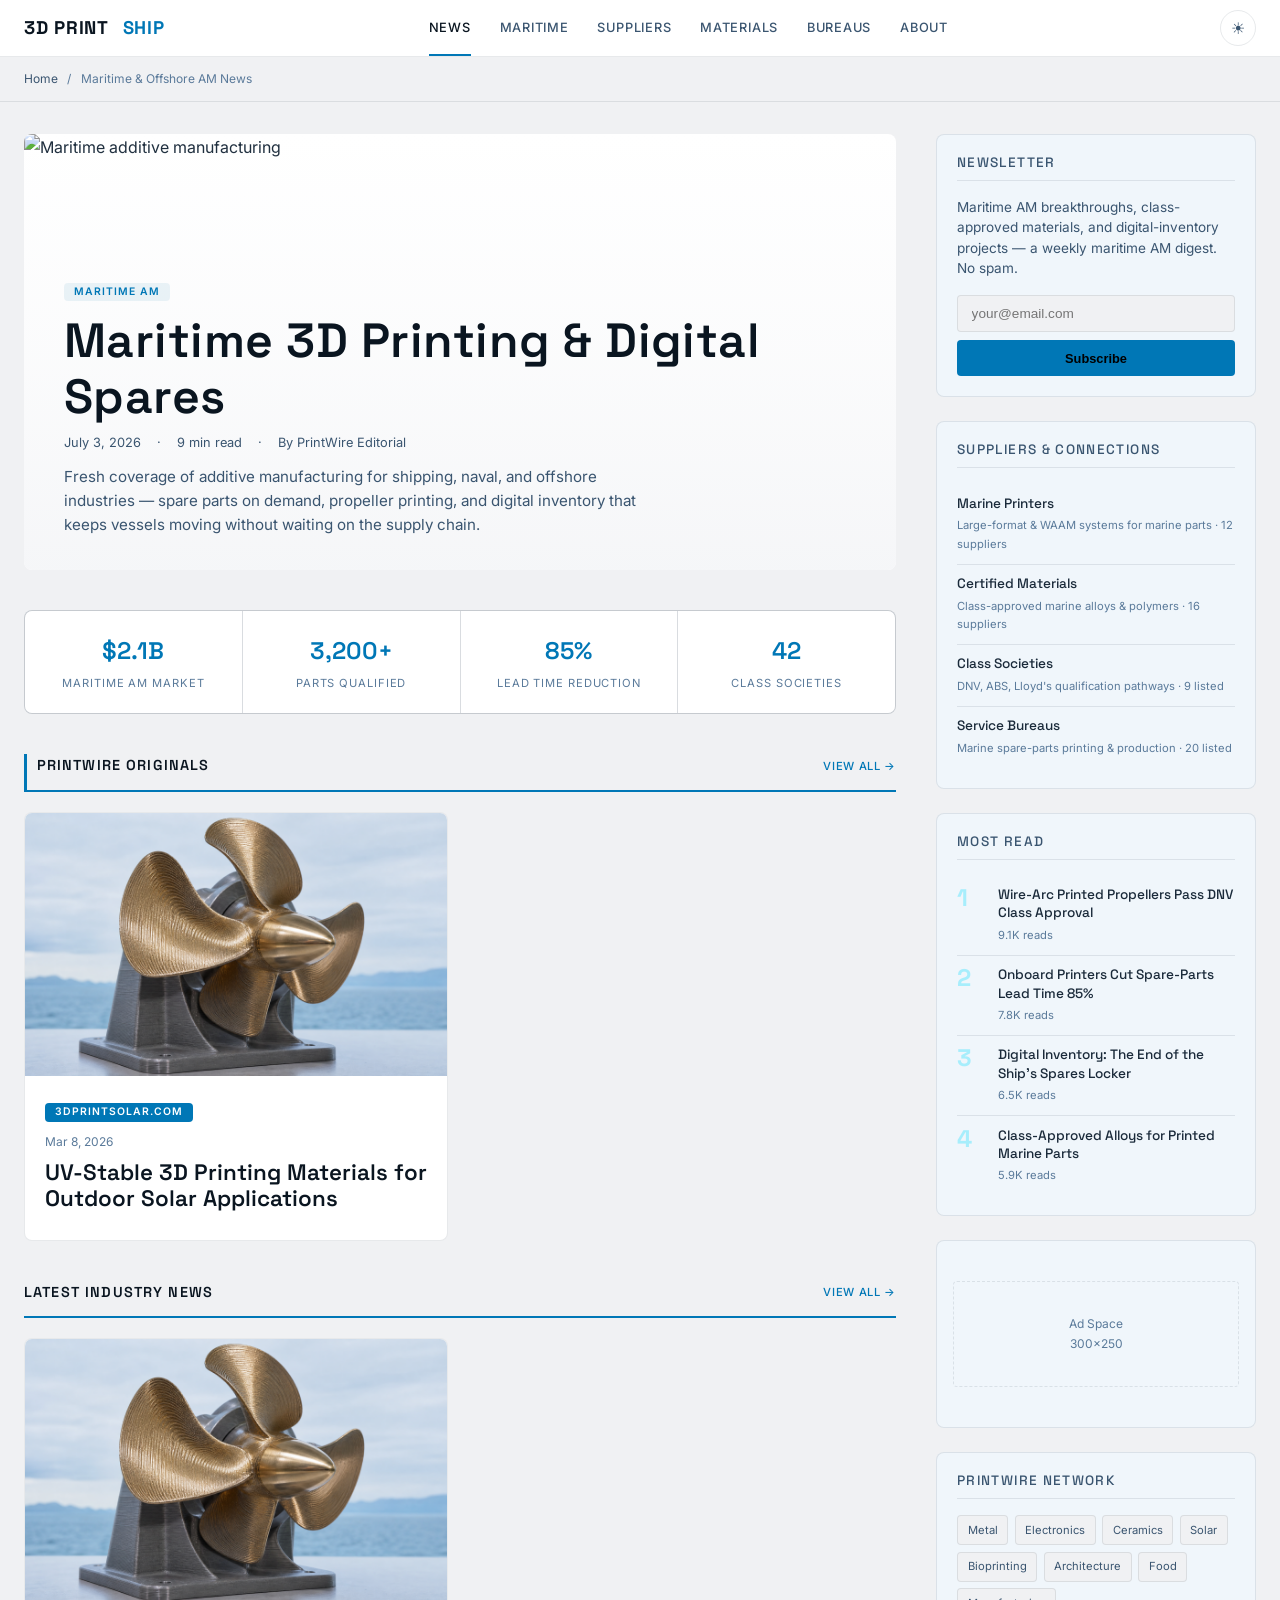
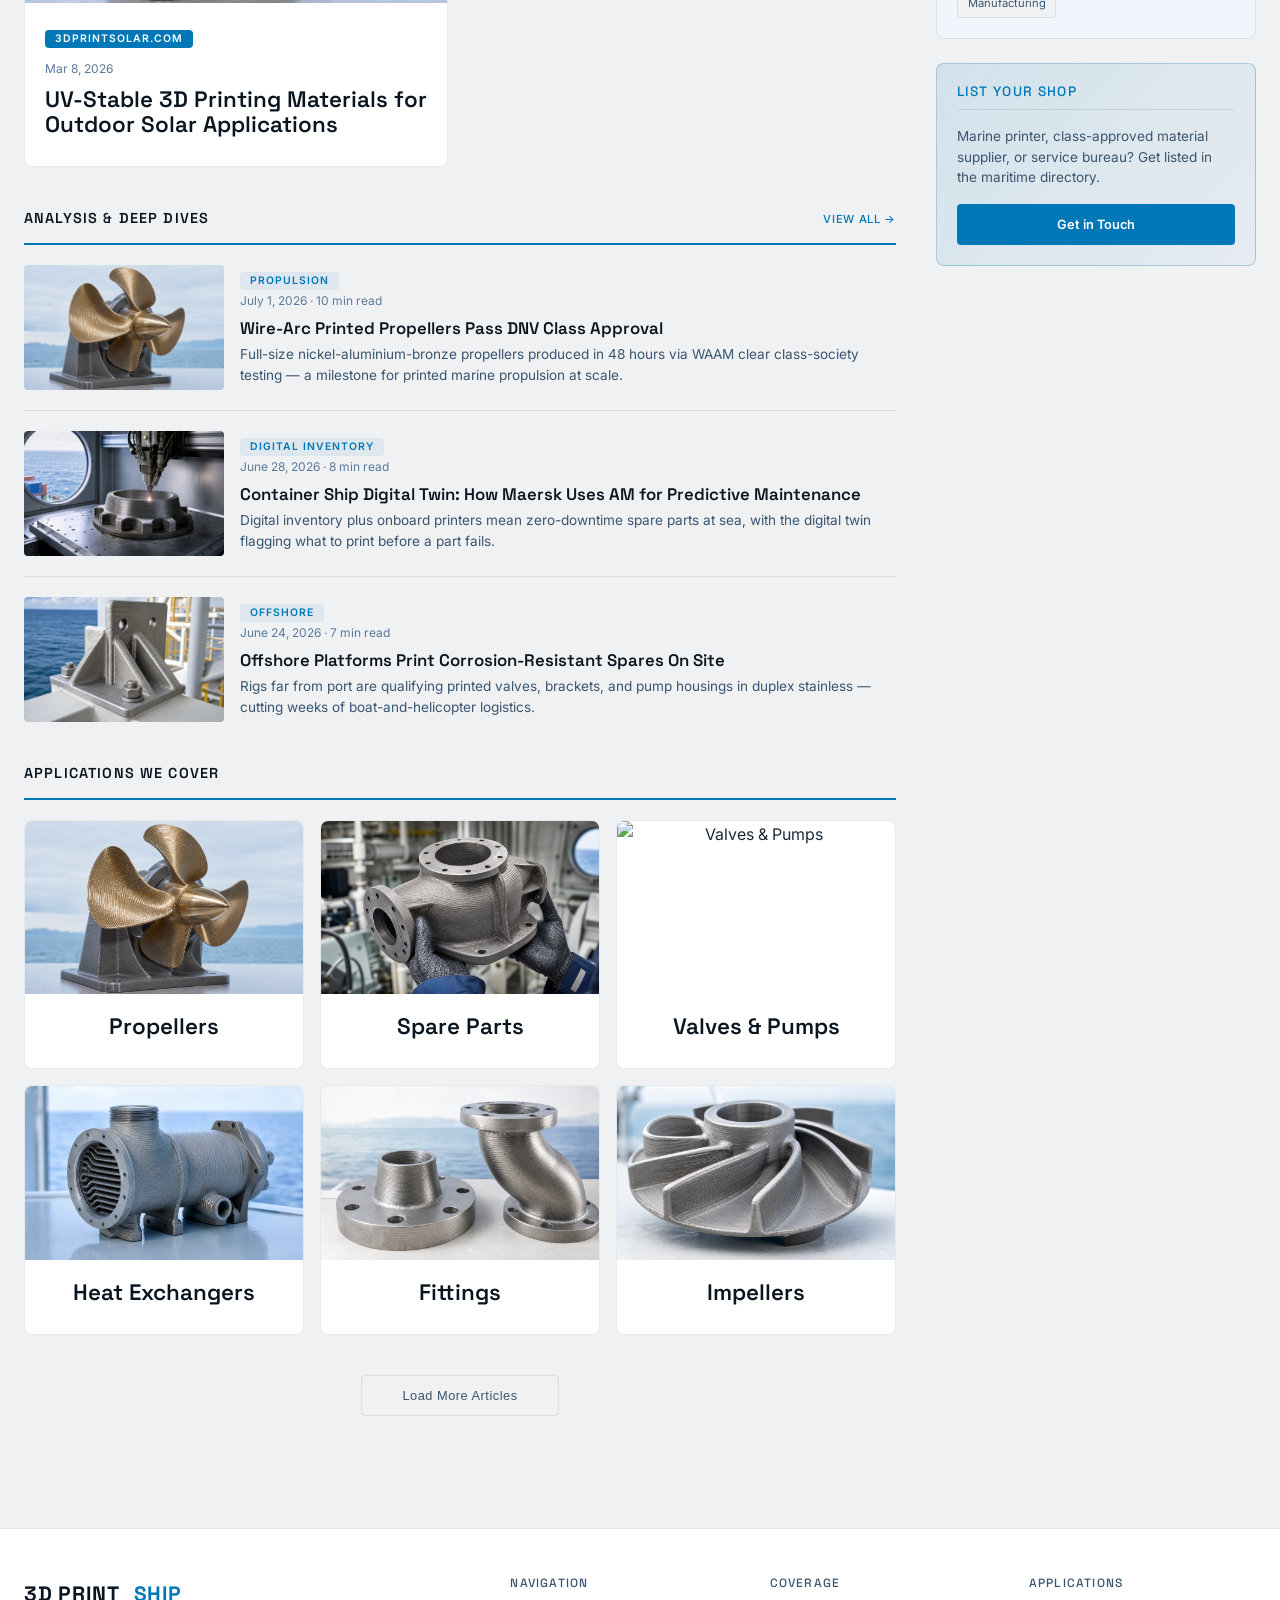
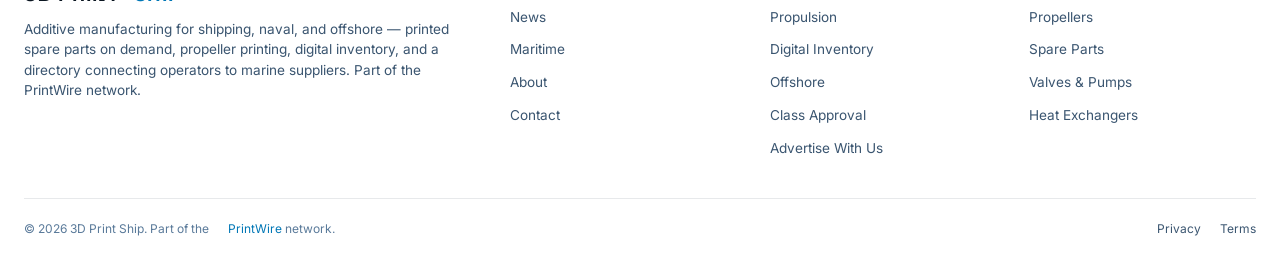
==== static/index.html @ 2c17c6af "Rebuild 3dprintship.com onto editorial layout: Portside maritime scheme + gpt-image-2 imagery Co-Aut" ====
<!DOCTYPE html>
<html lang="en">
<head>
  <meta charset="UTF-8">
  <meta name="viewport" content="width=device-width, initial-scale=1.0">
  <meta name="description" content="3D Print Ship: additive manufacturing for shipping, naval, and offshore industries — printed spare parts on demand, propeller printing, digital inventory, and a maritime supplier directory.">
  <title>3D Print Ship — Maritime Additive Manufacturing News &amp; Suppliers</title>
  <link rel="preconnect" href="https://fonts.googleapis.com">
  <link rel="preconnect" href="https://fonts.gstatic.com" crossorigin>
  <link href="https://fonts.googleapis.com/css2?family=Space+Grotesk:wght@400;500;600;700&family=Inter:wght@400;500;600&display=swap" rel="stylesheet">
  <link rel="stylesheet" href="css/editorial.css">
  <link rel="icon" type="image/svg+xml" href="/favicon.svg">
  <meta property="og:type" content="website">
  <meta property="og:title" content="3D Print Ship — Maritime Additive Manufacturing News &amp; Suppliers">
  <meta property="og:description" content="Additive manufacturing for shipping, naval, and offshore — spare parts on demand, propeller printing, and digital inventory.">
  <meta property="og:image" content="https://3dprintship.com/images/sh01_waam_propeller.png">
  <meta property="og:url" content="https://3dprintship.com/">
  <meta name="twitter:card" content="summary_large_image">
  <meta name="twitter:image" content="https://3dprintship.com/images/sh01_waam_propeller.png">
</head>
<body>

<header class="ed-header">
  <div class="ed-header-inner">
    <a href="index.html" class="ed-logo">
      3D&nbsp;PRINT&nbsp;<span class="ed-logo-accent">SHIP</span>
    </a>
    <button class="ed-nav-toggle" aria-label="Menu" onclick="document.querySelector('.ed-nav').classList.toggle('open')">&#9776;</button>
    <nav class="ed-nav">
      <a href="index.html" class="active">News</a>
      <a href="/articles/">Maritime</a>
      <a href="#suppliers">Suppliers</a>
      <a href="#suppliers">Materials</a>
      <a href="#suppliers">Bureaus</a>
      <a href="about.html">About</a>
    </nav>
    <button class="ed-theme-toggle" id="themeToggle" aria-label="Toggle light/dark mode" title="Toggle light/dark mode">&#9790;</button>
  </div>
</header>

<div class="ed-breadcrumbs">
  <a href="index.html">Home</a> <span>/</span> Maritime &amp; Offshore AM News
</div>

<div class="ed-layout">
  <div class="ed-main">

    <article class="ed-hero">
      <img src="images/sh01_waam_propeller.png" alt="Maritime additive manufacturing">
      <div class="ed-hero-overlay"></div>
      <div class="ed-hero-content">
        <span class="ed-badge">Maritime AM</span>
        <h1><a href="#">Maritime 3D Printing &amp; Digital Spares</a></h1>
        <div class="ed-hero-meta">
          <span>July 3, 2026</span>
          <span>·</span>
          <span>9 min read</span>
          <span>·</span>
          <span>By PrintWire Editorial</span>
        </div>
        <p class="ed-hero-excerpt">Fresh coverage of additive manufacturing for shipping, naval, and offshore industries — spare parts on demand, propeller printing, and digital inventory that keeps vessels moving without waiting on the supply chain.</p>
      </div>
    </article>

    <div class="ed-stats">
      <div class="ed-stat">
        <div class="ed-stat-value">$2.1B</div>
        <div class="ed-stat-label">Maritime AM Market</div>
      </div>
      <div class="ed-stat">
        <div class="ed-stat-value">3,200+</div>
        <div class="ed-stat-label">Parts Qualified</div>
      </div>
      <div class="ed-stat">
        <div class="ed-stat-value">85%</div>
        <div class="ed-stat-label">Lead Time Reduction</div>
      </div>
      <div class="ed-stat">
        <div class="ed-stat-value">42</div>
        <div class="ed-stat-label">Class Societies</div>
      </div>
    </div>

    <div class="ed-section-label" style="border-left:3px solid var(--accent);padding-left:0.6rem;">
      PrintWire Originals
      <a href="/articles/">View All &rarr;</a>
    </div>
    <div class="ed-card-grid" id="pwOriginals">
      <div style="grid-column:1/-1;text-align:center;padding:2rem;color:var(--text-faint);">Loading PrintWire articles…</div>
    </div>

    <div class="ed-section-label">
      Latest Industry News
      <a href="#">View All &rarr;</a>
    </div>
    <div class="ed-card-grid" id="newsGrid">
      <div style="grid-column: 1/-1; text-align:center; padding:2rem; color:var(--text-faint);">Loading latest news…</div>
    </div>

    <div class="ed-section-label">
      Analysis &amp; Deep Dives
      <a href="#">View All &rarr;</a>
    </div>
    <div class="ed-list">
      <article class="ed-list-item">
        <img src="images/sh02_propeller.png" alt="Wire-arc printed propeller">
        <div>
          <span class="ed-badge">Propulsion</span>
          <div class="ed-card-meta">July 1, 2026 · 10 min read</div>
          <h3><a href="#">Wire-Arc Printed Propellers Pass DNV Class Approval</a></h3>
          <p class="ed-card-excerpt">Full-size nickel-aluminium-bronze propellers produced in 48 hours via WAAM clear class-society testing — a milestone for printed marine propulsion at scale.</p>
        </div>
      </article>
      <article class="ed-list-item">
        <img src="images/sh08_onboard_printer.png" alt="Onboard digital inventory">
        <div>
          <span class="ed-badge">Digital Inventory</span>
          <div class="ed-card-meta">June 28, 2026 · 8 min read</div>
          <h3><a href="#">Container Ship Digital Twin: How Maersk Uses AM for Predictive Maintenance</a></h3>
          <p class="ed-card-excerpt">Digital inventory plus onboard printers mean zero-downtime spare parts at sea, with the digital twin flagging what to print before a part fails.</p>
        </div>
      </article>
      <article class="ed-list-item">
        <img src="images/sh09_offshore.png" alt="Offshore printed bracket">
        <div>
          <span class="ed-badge">Offshore</span>
          <div class="ed-card-meta">June 24, 2026 · 7 min read</div>
          <h3><a href="#">Offshore Platforms Print Corrosion-Resistant Spares On Site</a></h3>
          <p class="ed-card-excerpt">Rigs far from port are qualifying printed valves, brackets, and pump housings in duplex stainless — cutting weeks of boat-and-helicopter logistics.</p>
        </div>
      </article>
    </div>

    <div class="ed-section-label">
      Applications We Cover
    </div>
    <div class="ed-card-grid" style="grid-template-columns: repeat(3, 1fr); gap: 1rem; margin-bottom: 2.5rem;">
      <a href="#" class="ed-card" style="text-align:center;">
        <img class="ed-card-img" src="images/sh02_propeller.png" alt="Propellers">
        <div class="ed-card-body"><h3>Propellers</h3></div>
      </a>
      <a href="#" class="ed-card" style="text-align:center;">
        <img class="ed-card-img" src="images/sh03_spare_part.png" alt="Spare Parts">
        <div class="ed-card-body"><h3>Spare Parts</h3></div>
      </a>
      <a href="#" class="ed-card" style="text-align:center;">
        <img class="ed-card-img" src="images/sh04_valve_pump.png" alt="Valves &amp; Pumps">
        <div class="ed-card-body"><h3>Valves &amp; Pumps</h3></div>
      </a>
      <a href="#" class="ed-card" style="text-align:center;">
        <img class="ed-card-img" src="images/sh05_heat_exchanger.png" alt="Heat Exchangers">
        <div class="ed-card-body"><h3>Heat Exchangers</h3></div>
      </a>
      <a href="#" class="ed-card" style="text-align:center;">
        <img class="ed-card-img" src="images/sh06_fitting.png" alt="Fittings">
        <div class="ed-card-body"><h3>Fittings</h3></div>
      </a>
      <a href="#" class="ed-card" style="text-align:center;">
        <img class="ed-card-img" src="images/sh07_impeller.png" alt="Impellers">
        <div class="ed-card-body"><h3>Impellers</h3></div>
      </a>
    </div>

    <div class="ed-load-more">
      <button>Load More Articles</button>
    </div>

  </div>

  <aside class="ed-sidebar">

    <div class="ed-sidebar-block ed-newsletter">
      <h4>Newsletter</h4>
      <p>Maritime AM breakthroughs, class-approved materials, and digital-inventory projects — a weekly maritime AM digest. No spam.</p>
      <form action="https://api.web3forms.com/submit" method="POST" onsubmit="this.querySelector('button').textContent='Subscribed!';this.querySelector('button').disabled=true;">
        <input type="hidden" name="access_key" value="6f33053b-6d08-414b-9615-665f88c98da8">
        <input type="hidden" name="subject" value="Newsletter Signup — 3dprintship.com">
        <input type="hidden" name="from_name" value="Newsletter Signup">
        <input type="email" name="email" placeholder="your@email.com" required>
        <button type="submit">Subscribe</button>
      </form>
    </div>

    <div class="ed-sidebar-block" id="suppliers">
      <h4>Suppliers &amp; Connections</h4>
      <div class="ed-popular-item">
        <div>
          <h3><a href="#">Marine Printers</a></h3>
          <div class="ed-popular-meta">Large-format &amp; WAAM systems for marine parts · 12 suppliers</div>
        </div>
      </div>
      <div class="ed-popular-item">
        <div>
          <h3><a href="#">Certified Materials</a></h3>
          <div class="ed-popular-meta">Class-approved marine alloys &amp; polymers · 16 suppliers</div>
        </div>
      </div>
      <div class="ed-popular-item">
        <div>
          <h3><a href="#">Class Societies</a></h3>
          <div class="ed-popular-meta">DNV, ABS, Lloyd's qualification pathways · 9 listed</div>
        </div>
      </div>
      <div class="ed-popular-item">
        <div>
          <h3><a href="#">Service Bureaus</a></h3>
          <div class="ed-popular-meta">Marine spare-parts printing &amp; production · 20 listed</div>
        </div>
      </div>
    </div>

    <div class="ed-sidebar-block">
      <h4>Most Read</h4>
      <div class="ed-popular-item">
        <span class="ed-popular-num">1</span>
        <div>
          <h3><a href="#">Wire-Arc Printed Propellers Pass DNV Class Approval</a></h3>
          <div class="ed-popular-meta">9.1K reads</div>
        </div>
      </div>
      <div class="ed-popular-item">
        <span class="ed-popular-num">2</span>
        <div>
          <h3><a href="#">Onboard Printers Cut Spare-Parts Lead Time 85%</a></h3>
          <div class="ed-popular-meta">7.8K reads</div>
        </div>
      </div>
      <div class="ed-popular-item">
        <span class="ed-popular-num">3</span>
        <div>
          <h3><a href="#">Digital Inventory: The End of the Ship's Spares Locker</a></h3>
          <div class="ed-popular-meta">6.5K reads</div>
        </div>
      </div>
      <div class="ed-popular-item">
        <span class="ed-popular-num">4</span>
        <div>
          <h3><a href="#">Class-Approved Alloys for Printed Marine Parts</a></h3>
          <div class="ed-popular-meta">5.9K reads</div>
        </div>
      </div>
    </div>

    <div class="ed-sidebar-block" style="text-align:center; color: var(--text-faint); font-size: 0.75rem; padding: 2.5rem 1rem;">
      <div style="border: 1px dashed var(--border); border-radius: 4px; padding: 2rem 1rem;">
        Ad Space<br>300×250
      </div>
    </div>

    <div class="ed-sidebar-block">
      <h4>PrintWire Network</h4>
      <div class="ed-network-links">
        <a href="https://dmls3d.com">Metal</a>
        <a href="https://3dprintcircuitry.com">Electronics</a>
        <a href="https://3dprintceramics.com">Ceramics</a>
        <a href="https://3dprintsolar.com">Solar</a>
        <a href="https://3dprinttissue.com">Bioprinting</a>
        <a href="https://3dprintarchitecture.com">Architecture</a>
        <a href="https://3dprintfood.com">Food</a>
        <a href="https://sendcutship.com">Manufacturing</a>
      </div>
    </div>

    <div class="ed-sidebar-block" style="background: linear-gradient(135deg, rgba(0,119,182,0.12), rgba(0,119,182,0.04)); border-color: var(--border-accent);">
      <h4 style="color: var(--accent);">List Your Shop</h4>
      <p style="font-size: 0.85rem; color: var(--text-dim); margin-bottom: 1rem; line-height: 1.5;">Marine printer, class-approved material supplier, or service bureau? Get listed in the maritime directory.</p>
      <a href="contact.html" style="display:block;text-align:center;padding:0.65rem;background:var(--accent);border-radius:4px;color:#fff;font-weight:600;font-size:0.8rem;transition:background 0.25s;" onmouseover="this.style.background='var(--accent-dark)'" onmouseout="this.style.background='var(--accent)'">Get in Touch</a>
    </div>

  </aside>
</div>

<footer class="ed-footer">
  <div class="ed-footer-inner">
    <div class="ed-footer-brand">
      <div class="ed-logo" style="font-size:1.3rem; margin-bottom: 0.5rem;">3D&nbsp;PRINT&nbsp;<span class="ed-logo-accent">SHIP</span></div>
      <p>Additive manufacturing for shipping, naval, and offshore — printed spare parts on demand, propeller printing, digital inventory, and a directory connecting operators to marine suppliers. Part of the PrintWire network.</p>
    </div>
    <div>
      <h4>Navigation</h4>
      <ul>
        <li><a href="index.html">News</a></li>
        <li><a href="/articles/">Maritime</a></li>
        <li><a href="about.html">About</a></li>
        <li><a href="contact.html">Contact</a></li>
      </ul>
    </div>
    <div>
      <h4>Coverage</h4>
      <ul>
        <li><a href="#">Propulsion</a></li>
        <li><a href="#">Digital Inventory</a></li>
        <li><a href="#">Offshore</a></li>
        <li><a href="#">Class Approval</a></li>
        <li><a href="advertise.html">Advertise With Us</a></li>
      </ul>
    </div>
    <div>
      <h4>Applications</h4>
      <ul>
        <li><a href="#">Propellers</a></li>
        <li><a href="#">Spare Parts</a></li>
        <li><a href="#">Valves &amp; Pumps</a></li>
        <li><a href="#">Heat Exchangers</a></li>
      </ul>
    </div>
  </div>
  <div class="ed-footer-bottom">
    <span>&copy; 2026 3D Print Ship. Part of the <a href="https://3dprint.space" style="color:var(--accent);">PrintWire</a> network.</span>
    <span>
      <a href="#">Privacy</a>
      <a href="#">Terms</a>
    </span>
  </div>
</footer>

<script>
document.querySelector('.ed-nav-toggle')?.addEventListener('click', () => {
  document.querySelector('.ed-nav').classList.toggle('open');
});

(function() {
  const btn = document.getElementById('themeToggle');
  const root = document.documentElement;
  function setTheme(theme) {
    root.setAttribute('data-theme', theme);
    localStorage.setItem('ed-theme', theme);
    btn.innerHTML = theme === 'dark' ? '&#9790;' : '&#9728;';
    btn.title = theme === 'dark' ? 'Switch to light mode' : 'Switch to dark mode';
  }
  const saved = localStorage.getItem('ed-theme');
  setTheme(saved || 'light');
  btn.addEventListener('click', () => {
    const current = root.getAttribute('data-theme') || 'light';
    setTheme(current === 'dark' ? 'light' : 'dark');
  });
})();

(function() {
  var grid = document.getElementById('newsGrid');
  var orig = document.getElementById('pwOriginals');

  var feeds = [
    { url: 'https://news.google.com/rss/search?q=maritime+3D+printing+additive+manufacturing+ship&hl=en-US&gl=US&ceid=US:en', name: 'Google News' },
    { url: 'https://news.google.com/rss/search?q=naval+shipbuilding+additive+manufacturing+spare+parts&hl=en-US&gl=US&ceid=US:en', name: 'Google News' },
    { url: 'https://news.google.com/rss/search?q=WAAM+propeller+marine+3D+printing&hl=en-US&gl=US&ceid=US:en', name: 'Google News' },
    { url: 'https://3dprintingindustry.com/feed/', name: '3DPI' }
  ];

  var api = 'https://api.rss2json.com/v1/api.json?rss_url=';
  var rss = [];
  var localArts = [];
  var loaded = 0;
  var total = feeds.length;
  var fallbackImgs = ['images/sh01_waam_propeller.png','images/sh02_propeller.png','images/sh03_spare_part.png','images/sh04_valve_pump.png','images/sh05_heat_exchanger.png','images/sh06_fitting.png','images/sh07_impeller.png','images/sh08_onboard_printer.png','images/sh09_offshore.png'];

  function stripHtml(html) {
    var d = document.createElement('div'); d.innerHTML = html;
    return d.textContent || '';
  }
  function esc(s) {
    var d = document.createElement('div'); d.appendChild(document.createTextNode(s));
    return d.innerHTML;
  }
  function card(a, i) {
    var img = a.img || fallbackImgs[i % fallbackImgs.length];
    var fb = fallbackImgs[(i+1) % fallbackImgs.length];
    var open = a.local
      ? 'onclick="location.href=\'' + esc(a.link) + '\'"'
      : 'onclick="window.open(\'' + esc(a.link) + '\',\'_blank\',\'noopener\')"';
    var linkAttrs = a.local ? 'href="' + esc(a.link) + '"'
      : 'href="' + esc(a.link) + '" target="_blank" rel="noopener"';
    var badge = a.local
      ? '<span class="ed-badge" style="background:var(--accent);color:#fff;">' + esc(a.source) + '</span>'
      : '<span class="ed-badge">' + esc(a.source) + '</span>';
    return '<article class="ed-card" style="cursor:pointer" ' + open + '>' +
      '<img class="ed-card-img" src="' + esc(img) + '" alt="" loading="lazy" onerror="this.onerror=null;this.src=\'' + fb + '\'">' +
      '<div class="ed-card-body">' + badge +
        '<div class="ed-card-meta">' + esc(a.dateStr || '') + '</div>' +
        '<h3><a ' + linkAttrs + ' onclick="event.stopPropagation()">' + esc(a.title) + '</a></h3>' +
        '<p class="ed-card-excerpt">' + esc(a.desc) + '</p>' +
      '</div></article>';
  }

  var localReady = fetch('network.json', { cache: 'no-store' })
    .then(function(r){ return r.ok ? r.json() : []; })
    .then(function(items){
      (items || []).forEach(function(it, i){
        localArts.push({ title: it.title, link: it.url, desc: it.summary || '',
          date: it.iso, dateStr: it.date, source: (it.origin || 'PrintWire'), local: true,
          img: it.img || fallbackImgs[i % fallbackImgs.length] });
      });
      if (orig) {
        orig.innerHTML = localArts.length
          ? localArts.slice(0, 6).map(card).join('')
          : '<div style="grid-column:1/-1;padding:1.5rem;color:var(--text-faint);">New PrintWire articles will appear here as they publish.</div>';
      }
    })
    .catch(function(){ if (orig) orig.innerHTML = ''; });

  var timeout = setTimeout(finish, 8000);
  feeds.forEach(function(feed) {
    fetch(api + encodeURIComponent(feed.url))
      .then(function(r){ return r.json(); })
      .then(function(data){
        if (data.status === 'ok' && data.items) {
          data.items.forEach(function(item){
            rss.push({ title: item.title, link: item.link,
              desc: stripHtml(item.description).substring(0,140) + '…',
              date: item.pubDate, source: feed.name, local: false,
              img: item.thumbnail || (item.enclosure && item.enclosure.link) || '' });
          });
        }
      })
      .catch(function(){})
      .then(function(){ loaded++; if (loaded === total) { clearTimeout(timeout); finish(); } });
  });

  var done = false;
  function finish(){ if (done) return; done = true; localReady.then(render); }
  function render(){
    if (!grid) return;
    var merged = localArts.concat(rss);
    merged.forEach(function(a){ if (!a.dateStr && a.date) a.dateStr = new Date(a.date).toLocaleDateString('en-US',{year:'numeric',month:'short',day:'numeric'}); });
    merged.sort(function(a,b){ return new Date(b.date) - new Date(a.date); });
    var top = merged.slice(0, 8);
    grid.innerHTML = top.length
      ? top.map(card).join('')
      : '<div style="grid-column:1/-1;text-align:center;padding:2rem;color:var(--text-faint);">Unable to load news.</div>';
  }
})();
</script>
</body>
</html>
---- static/css/editorial.css ----
/* ============================================
   3dprintmetal.com — Editorial Layout
   Inspired by 3dnatives.com, modernized
   ============================================ */

/* ── Shared Tokens ───────────────────────────── */
:root {
  --accent: #00a8cc;
  --accent-dark: #008fad;
  --accent-dim: rgba(0,168,204,0.12);
  --red: #e53e3e;
  --radius: 8px;
  --radius-sm: 4px;
  --font-display: 'Oswald', sans-serif;
  --font-body: 'Inter', sans-serif;
  --transition: 0.25s cubic-bezier(0.4,0,0.2,1);
}

/* ── Dark Mode (default) ─────────────────────── */
:root, [data-theme="dark"] {
  --bg: #08090f;
  --bg-surface: #0e1019;
  --bg-card: #141620;
  --bg-card-hover: #1a1d2e;
  --bg-sidebar: #0f1118;
  --text: #e2e4e8;
  --text-dim: #8a8f9d;
  --text-faint: #555a68;
  --heading: #ffffff;
  --border: rgba(255,255,255,0.06);
  --border-accent: rgba(0,168,204,0.2);
  --shadow: 0 1px 3px rgba(0,0,0,0.4);
  --shadow-hover: 0 8px 24px rgba(0,0,0,0.5);
  --header-bg: rgba(8,9,15,0.92);
  --badge-bg: rgba(0,168,204,0.12);
  --input-bg: #0a0b12;
}

/* ── Light Mode ──────────────────────────────── */
[data-theme="light"] {
  --accent: #0077a8;
  --accent-dark: #005f85;
  --accent-dim: rgba(0,119,168,0.08);
  --bg: #f5f6f8;
  --bg-surface: #ffffff;
  --bg-card: #ffffff;
  --bg-card-hover: #f0f1f3;
  --bg-sidebar: #fafbfc;
  --text: #2d3748;
  --text-dim: #5a6577;
  --text-faint: #8e96a4;
  --heading: #1a202c;
  --border: rgba(0,0,0,0.08);
  --border-accent: rgba(0,119,168,0.2);
  --shadow: 0 1px 3px rgba(0,0,0,0.06);
  --shadow-hover: 0 8px 24px rgba(0,0,0,0.1);
  --header-bg: rgba(255,255,255,0.95);
  --badge-bg: rgba(0,119,168,0.08);
  --input-bg: #f0f1f3;
}

/* System preference when no manual choice */
@media (prefers-color-scheme: light) {
  :root:not([data-theme]) {
    --accent: #0077a8;
    --accent-dark: #005f85;
    --accent-dim: rgba(0,119,168,0.08);
    --bg: #f5f6f8;
    --bg-surface: #ffffff;
    --bg-card: #ffffff;
    --bg-card-hover: #f0f1f3;
    --bg-sidebar: #fafbfc;
    --text: #2d3748;
    --text-dim: #5a6577;
    --text-faint: #8e96a4;
    --heading: #1a202c;
    --border: rgba(0,0,0,0.08);
    --border-accent: rgba(0,119,168,0.2);
    --shadow: 0 1px 3px rgba(0,0,0,0.06);
    --shadow-hover: 0 8px 24px rgba(0,0,0,0.1);
    --header-bg: rgba(255,255,255,0.95);
    --badge-bg: rgba(0,119,168,0.08);
    --input-bg: #f0f1f3;
  }
}

/* ── Reset ───────────────────────────────────── */
*,*::before,*::after { margin:0;padding:0;box-sizing:border-box; }
html { scroll-behavior:smooth; font-size:16px; }
body {
  font-family: var(--font-body);
  color: var(--text);
  background: var(--input-bg);
  line-height: 1.65;
  -webkit-font-smoothing: antialiased;
  overflow-x: hidden;
}
a { color: inherit; text-decoration: none; }
img { max-width: 100%; display: block; }

/* ── Typography ──────────────────────────────── */
h1,h2,h3,h4 { font-family: var(--font-display); font-weight: 600; line-height: 1.15; color: var(--heading); }
h1 { font-size: clamp(2rem, 5vw, 3rem); letter-spacing: 0.01em; }
h2 { font-size: clamp(1.5rem, 3.5vw, 2.2rem); }
h3 { font-size: clamp(1.1rem, 2vw, 1.4rem); }
h4 { font-size: 0.85rem; text-transform: uppercase; letter-spacing: 0.1em; color: var(--text-dim); font-weight: 500; }

/* ── Header ──────────────────────────────────── */
.ed-header {
  position: sticky; top: 0; z-index: 100;
  background: var(--header-bg);
  backdrop-filter: blur(16px);
  border-bottom: 1px solid var(--border);
}
.ed-header-inner {
  max-width: 1280px;
  margin: 0 auto;
  display: flex;
  align-items: center;
  justify-content: space-between;
  padding: 0 1.5rem;
  height: 56px;
}
.ed-logo {
  font-family: var(--font-display);
  font-size: 1.15rem;
  font-weight: 700;
  color: var(--heading);
  letter-spacing: 0.04em;
  display: flex; align-items: center; gap: 0.5rem;
}
.ed-logo-accent { color: var(--accent); }
.ed-nav { display: flex; gap: 0; align-items: center; }
.ed-nav a {
  padding: 0 0.9rem;
  font-size: 0.8rem;
  font-weight: 500;
  color: var(--text-dim);
  text-transform: uppercase;
  letter-spacing: 0.06em;
  transition: color var(--transition);
  line-height: 56px;
  position: relative;
}
.ed-nav a:hover, .ed-nav a.active { color: var(--heading); }
.ed-nav a.active::after {
  content: ''; position: absolute; bottom: 0; left: 0.9rem; right: 0.9rem;
  height: 2px; background: var(--accent);
}
.ed-nav-toggle {
  display: none; background: none; border: none; color: var(--text);
  font-size: 1.5rem; cursor: pointer; padding: 0.5rem;
}

/* Theme toggle */
.ed-theme-toggle {
  background: none; border: 1px solid var(--border);
  color: var(--text-dim); cursor: pointer;
  width: 36px; height: 36px;
  border-radius: 50%;
  display: flex; align-items: center; justify-content: center;
  font-size: 1rem;
  transition: all var(--transition);
  margin-left: 0.5rem;
  flex-shrink: 0;
}
.ed-theme-toggle:hover { border-color: var(--accent); color: var(--accent); }

/* ── Breadcrumbs ─────────────────────────────── */
.ed-breadcrumbs {
  max-width: 1280px; margin: 0 auto;
  padding: 0.75rem 1.5rem;
  font-size: 0.75rem;
  color: var(--text-faint);
  border-bottom: 1px solid var(--border);
}
.ed-breadcrumbs a { color: var(--text-dim); transition: color var(--transition); }
.ed-breadcrumbs a:hover { color: var(--accent); }
.ed-breadcrumbs span { margin: 0 0.4rem; }

/* ── Layout ──────────────────────────────────── */
.ed-layout {
  max-width: 1280px;
  margin: 0 auto;
  display: grid;
  grid-template-columns: 1fr 320px;
  gap: 2.5rem;
  padding: 2rem 1.5rem;
  align-items: start;
}
.ed-main { min-width: 0; }
.ed-sidebar { position: sticky; top: 72px; }

/* ── Hero / Featured Story ───────────────────── */
.ed-hero {
  margin-bottom: 2.5rem;
  position: relative;
  border-radius: var(--radius);
  overflow: hidden;
  background: var(--bg-card);
}
.ed-hero img {
  width: 100%;
  aspect-ratio: 16/8;
  object-fit: cover;
  display: block;
}
.ed-hero-overlay {
  position: absolute; inset: 0;
  background: linear-gradient(0deg, rgba(8,9,15,0.95) 0%, rgba(8,9,15,0.3) 50%, transparent 100%);
}
[data-theme="light"] .ed-hero-overlay {
  background: linear-gradient(0deg, rgba(245,246,248,0.97) 0%, rgba(245,246,248,0.4) 50%, transparent 100%);
}
.ed-hero-content {
  position: absolute;
  bottom: 0; left: 0; right: 0;
  padding: 2rem 2.5rem;
}
.ed-hero .ed-badge { margin-bottom: 0.75rem; }
.ed-hero h1 { margin-bottom: 0.5rem; }
.ed-hero h1 a { color: var(--heading); transition: color var(--transition); }
.ed-hero h1 a:hover { color: var(--accent); }
.ed-hero-meta {
  font-size: 0.8rem;
  color: var(--text-dim);
  display: flex; gap: 1rem; align-items: center;
}
.ed-hero-excerpt {
  margin-top: 0.75rem;
  font-size: 0.95rem;
  color: var(--text-dim);
  line-height: 1.6;
  max-width: 600px;
}

/* ── Badge / Tag ─────────────────────────────── */
.ed-badge {
  display: inline-block;
  font-size: 0.65rem;
  font-weight: 600;
  text-transform: uppercase;
  letter-spacing: 0.1em;
  padding: 0.25rem 0.6rem;
  border-radius: var(--radius-sm);
  background: var(--badge-bg);
  color: var(--accent);
  line-height: 1;
}
.ed-badge.red { background: rgba(255,68,68,0.12); color: var(--red); }

/* ── Section Label ───────────────────────────── */
.ed-section-label {
  font-family: var(--font-display);
  font-size: 0.9rem;
  font-weight: 600;
  text-transform: uppercase;
  letter-spacing: 0.08em;
  color: var(--heading);
  margin-bottom: 1.25rem;
  padding-bottom: 0.75rem;
  border-bottom: 2px solid var(--accent);
  display: flex;
  align-items: center;
  justify-content: space-between;
}
.ed-section-label a {
  font-family: var(--font-body);
  font-size: 0.7rem;
  font-weight: 500;
  color: var(--accent);
  text-transform: uppercase;
  letter-spacing: 0.06em;
}

/* ── Article Cards ───────────────────────────── */
.ed-card-grid {
  display: grid;
  grid-template-columns: repeat(2, 1fr);
  gap: 1.5rem;
  margin-bottom: 2.5rem;
}
.ed-card {
  background: var(--bg-card);
  border-radius: var(--radius);
  overflow: hidden;
  border: 1px solid var(--border);
  transition: transform var(--transition), box-shadow var(--transition), border-color var(--transition);
}
.ed-card:hover {
  transform: translateY(-2px);
  box-shadow: var(--shadow-hover);
  border-color: var(--border-accent);
}
.ed-card-img {
  aspect-ratio: 16/10;
  object-fit: cover;
  width: 100%;
}
.ed-card-body { padding: 1.25rem; }
.ed-card-body .ed-badge { margin-bottom: 0.65rem; }
.ed-card-body h3 { margin-bottom: 0.5rem; }
.ed-card-body h3 a { color: var(--heading); transition: color var(--transition); }
.ed-card-body h3 a:hover { color: var(--accent); }
.ed-card-meta {
  font-size: 0.75rem;
  color: var(--text-faint);
  margin-bottom: 0.5rem;
}
.ed-card-excerpt {
  font-size: 0.85rem;
  color: var(--text-dim);
  line-height: 1.55;
  display: -webkit-box;
  -webkit-line-clamp: 3;
  -webkit-box-orient: vertical;
  overflow: hidden;
}

/* ── Article List (compact) ──────────────────── */
.ed-list { display: flex; flex-direction: column; gap: 1.25rem; margin-bottom: 2.5rem; }
.ed-list-item {
  display: grid;
  grid-template-columns: 200px 1fr;
  gap: 1rem;
  padding-bottom: 1.25rem;
  border-bottom: 1px solid var(--border);
  align-items: start;
}
.ed-list-item:last-child { border-bottom: none; padding-bottom: 0; }
.ed-list-item img {
  aspect-ratio: 16/10;
  object-fit: cover;
  border-radius: var(--radius-sm);
  width: 100%;
}
.ed-list-item h3 { font-size: 1.05rem; margin-bottom: 0.35rem; }
.ed-list-item h3 a { color: var(--heading); transition: color var(--transition); }
.ed-list-item h3 a:hover { color: var(--accent); }

/* ── Sidebar ─────────────────────────────────── */
.ed-sidebar-block {
  background: var(--bg-sidebar);
  border: 1px solid var(--border);
  border-radius: var(--radius);
  padding: 1.25rem;
  margin-bottom: 1.5rem;
}
.ed-sidebar-block h4 {
  margin-bottom: 1rem;
  padding-bottom: 0.6rem;
  border-bottom: 1px solid var(--border);
}

/* Newsletter widget */
.ed-newsletter p { font-size: 0.85rem; color: var(--text-dim); margin-bottom: 1rem; line-height: 1.5; }
.ed-newsletter input[type="email"] {
  width: 100%;
  padding: 0.65rem 0.85rem;
  background: var(--input-bg);
  border: 1px solid var(--border);
  border-radius: var(--radius-sm);
  color: var(--text);
  font-size: 0.85rem;
  margin-bottom: 0.5rem;
  transition: border-color var(--transition);
}
.ed-newsletter input[type="email"]:focus { outline: none; border-color: var(--accent); }
.ed-newsletter button {
  width: 100%;
  padding: 0.65rem;
  background: var(--accent);
  border: none;
  border-radius: var(--radius-sm);
  color: #000;
  font-weight: 600;
  font-size: 0.8rem;
  cursor: pointer;
  transition: background var(--transition);
}
.ed-newsletter button:hover { background: var(--accent-dark); }

/* Popular posts widget */
.ed-popular-item {
  display: flex;
  gap: 0.75rem;
  padding: 0.65rem 0;
  border-bottom: 1px solid var(--border);
  align-items: start;
}
.ed-popular-item:last-child { border-bottom: none; }
.ed-popular-num {
  font-family: var(--font-display);
  font-size: 1.5rem;
  font-weight: 700;
  color: var(--accent-dim);
  line-height: 1;
  min-width: 1.8rem;
  color: rgba(0,217,255,0.3);
}
.ed-popular-item h3 { font-size: 0.85rem; font-weight: 500; line-height: 1.35; }
.ed-popular-item h3 a { color: var(--text); }
.ed-popular-item h3 a:hover { color: var(--accent); }
.ed-popular-meta { font-size: 0.7rem; color: var(--text-faint); margin-top: 0.2rem; }

/* Network links widget */
.ed-network-links { display: flex; flex-wrap: wrap; gap: 0.4rem; }
.ed-network-links a {
  font-size: 0.7rem;
  padding: 0.3rem 0.6rem;
  background: var(--input-bg);
  border: 1px solid var(--border);
  border-radius: var(--radius-sm);
  color: var(--text-dim);
  transition: all var(--transition);
}
.ed-network-links a:hover { border-color: var(--accent); color: var(--accent); }

/* ── Load More ───────────────────────────────── */
.ed-load-more {
  text-align: center;
  margin: 2rem 0;
}
.ed-load-more button {
  padding: 0.75rem 2.5rem;
  background: transparent;
  border: 1px solid var(--border);
  border-radius: var(--radius-sm);
  color: var(--text-dim);
  font-size: 0.8rem;
  font-weight: 500;
  cursor: pointer;
  letter-spacing: 0.04em;
  transition: all var(--transition);
}
.ed-load-more button:hover {
  border-color: var(--accent);
  color: var(--accent);
}

/* ── Stats Bar ───────────────────────────────── */
.ed-stats {
  display: grid;
  grid-template-columns: repeat(4, 1fr);
  gap: 1px;
  background: var(--border);
  border: 1px solid var(--border);
  border-radius: var(--radius);
  overflow: hidden;
  margin-bottom: 2.5rem;
}
.ed-stat {
  background: var(--bg-card);
  padding: 1.25rem;
  text-align: center;
}
.ed-stat-value {
  font-family: var(--font-display);
  font-size: 1.5rem;
  font-weight: 600;
  color: var(--accent);
}
.ed-stat-label {
  font-size: 0.7rem;
  text-transform: uppercase;
  letter-spacing: 0.08em;
  color: var(--text-faint);
  margin-top: 0.25rem;
}

/* ── Page Hero (inner pages) ─────────────────── */
.ed-page-hero {
  position: relative;
  border-radius: var(--radius);
  overflow: hidden;
  margin-bottom: 2.5rem;
  background: var(--bg-card);
}
.ed-page-hero img {
  width: 100%; aspect-ratio: 16/6; object-fit: cover;
}
.ed-page-hero-overlay {
  position: absolute; inset: 0;
  background: linear-gradient(0deg, rgba(8,9,15,0.9) 0%, rgba(8,9,15,0.4) 60%, transparent 100%);
}
[data-theme="light"] .ed-page-hero-overlay {
  background: linear-gradient(0deg, rgba(245,246,248,0.95) 0%, rgba(245,246,248,0.5) 60%, transparent 100%);
}
.ed-page-hero-content {
  position: absolute; bottom: 0; left: 0; right: 0;
  padding: 2rem 2.5rem;
}
.ed-page-hero h1 { margin-bottom: 0.5rem; }
.ed-page-hero p { color: var(--text-dim); font-size: 1rem; max-width: 600px; }

/* ── Content Sections ────────────────────────── */
.ed-content { max-width: 1280px; margin: 0 auto; padding: 0 1.5rem; }
.ed-content-narrow { max-width: 860px; margin: 0 auto; padding: 0 1.5rem; }
.ed-section { margin-bottom: 3rem; }
.ed-section p { color: var(--text-dim); line-height: 1.75; margin-bottom: 1rem; font-size: 0.95rem; }
.ed-section p:last-child { margin-bottom: 0; }

/* Two-column content block */
.ed-two-col {
  display: grid;
  grid-template-columns: 1fr 1fr;
  gap: 2.5rem;
  align-items: start;
  margin-bottom: 2.5rem;
}
.ed-two-col img { border-radius: var(--radius); width: 100%; }

/* Content cards (mission, values, etc.) */
.ed-content-card {
  background: var(--bg-card);
  border: 1px solid var(--border);
  border-radius: var(--radius);
  padding: 1.75rem;
  transition: border-color var(--transition);
}
.ed-content-card:hover { border-color: var(--border-accent); }
.ed-content-card h3 { margin-bottom: 0.75rem; font-size: 1.15rem; }
.ed-content-card p { margin-bottom: 0; }
.ed-content-card .ed-icon {
  font-size: 1.5rem; margin-bottom: 0.75rem; display: block;
}
.ed-grid-2 { display: grid; grid-template-columns: 1fr 1fr; gap: 1.5rem; margin-bottom: 2.5rem; }
.ed-grid-3 { display: grid; grid-template-columns: repeat(3, 1fr); gap: 1.5rem; margin-bottom: 2.5rem; }
.ed-grid-4 { display: grid; grid-template-columns: repeat(4, 1fr); gap: 1.25rem; margin-bottom: 2.5rem; }

/* Service detail cards */
.ed-service-detail {
  display: grid;
  grid-template-columns: 280px 1fr;
  gap: 1.5rem;
  background: var(--bg-card);
  border: 1px solid var(--border);
  border-radius: var(--radius);
  overflow: hidden;
  margin-bottom: 1.25rem;
  transition: border-color var(--transition);
}
.ed-service-detail:hover { border-color: var(--border-accent); }
.ed-service-detail img { width: 100%; height: 100%; object-fit: cover; }
.ed-service-detail-body { padding: 1.5rem 1.5rem 1.5rem 0; }
.ed-service-detail-body h3 { margin-bottom: 0.5rem; }

/* Timeline */
.ed-timeline { position: relative; padding-left: 2.5rem; margin-bottom: 2.5rem; }
.ed-timeline::before {
  content: ''; position: absolute; left: 0.75rem; top: 0; bottom: 0;
  width: 2px; background: var(--border);
}
.ed-timeline-step {
  position: relative; margin-bottom: 2rem; padding-bottom: 0;
}
.ed-timeline-step:last-child { margin-bottom: 0; }
.ed-timeline-num {
  position: absolute; left: -2.5rem; top: 0;
  width: 1.5rem; height: 1.5rem;
  background: var(--accent);
  color: #000;
  border-radius: 50%;
  font-size: 0.7rem;
  font-weight: 700;
  display: flex; align-items: center; justify-content: center;
}
.ed-timeline-step h3 { font-size: 1.05rem; margin-bottom: 0.35rem; }

/* Forms */
.ed-form { max-width: 100%; }
.ed-form-group { margin-bottom: 1rem; }
.ed-form-group label {
  display: block; font-size: 0.8rem; font-weight: 500;
  color: var(--text-dim); margin-bottom: 0.35rem;
}
.ed-form-group .required { color: var(--red); }
.ed-form-group input, .ed-form-group textarea, .ed-form-group select {
  width: 100%;
  padding: 0.7rem 0.9rem;
  background: var(--input-bg);
  border: 1px solid var(--border);
  border-radius: var(--radius-sm);
  color: var(--text);
  font-family: var(--font-body);
  font-size: 0.9rem;
  transition: border-color var(--transition);
}
.ed-form-group input:focus, .ed-form-group textarea:focus, .ed-form-group select:focus {
  outline: none; border-color: var(--accent);
}
.ed-form-group textarea { resize: vertical; }
.ed-form-submit {
  padding: 0.75rem 2rem;
  background: var(--accent);
  border: none;
  border-radius: var(--radius-sm);
  color: #000;
  font-weight: 600;
  font-size: 0.9rem;
  cursor: pointer;
  transition: background var(--transition);
}
.ed-form-submit:hover { background: var(--accent-dark); }

/* CTA Banner */
.ed-cta-banner {
  background: var(--bg-card);
  border: 1px solid var(--border-accent);
  border-radius: var(--radius);
  padding: 2.5rem;
  text-align: center;
  margin-bottom: 2.5rem;
}
.ed-cta-banner h2 { margin-bottom: 0.5rem; }
.ed-cta-banner p { color: var(--text-dim); margin-bottom: 1.25rem; max-width: 500px; margin-left: auto; margin-right: auto; }
.ed-cta-banner a {
  display: inline-block;
  padding: 0.75rem 2rem;
  background: var(--accent);
  color: #000;
  font-weight: 600;
  border-radius: var(--radius-sm);
  transition: background var(--transition);
}
.ed-cta-banner a:hover { background: var(--accent-dark); }

/* Package cards (advertise) */
.ed-package {
  background: var(--bg-card);
  border: 1px solid var(--border);
  border-radius: var(--radius);
  padding: 1.75rem;
  transition: border-color var(--transition);
}
.ed-package:hover { border-color: var(--border-accent); }
.ed-package h3 { margin-bottom: 0.5rem; }
.ed-package .ed-price {
  font-family: var(--font-display);
  font-size: 1.8rem; font-weight: 600;
  color: var(--accent); margin-bottom: 1rem;
}
.ed-package .ed-price span { font-size: 0.9rem; color: var(--text-faint); }
.ed-package ul {
  list-style: none; padding: 0;
}
.ed-package li {
  font-size: 0.85rem; color: var(--text-dim);
  padding: 0.4rem 0;
  border-bottom: 1px solid var(--border);
  padding-left: 1.2rem;
  position: relative;
}
.ed-package li:last-child { border-bottom: none; }
.ed-package li::before {
  content: '\2713'; position: absolute; left: 0;
  color: var(--accent); font-size: 0.75rem;
}

/* Contact info cards */
.ed-info-card {
  display: flex; gap: 1rem; align-items: start;
  padding: 1rem;
  background: var(--bg-card);
  border: 1px solid var(--border);
  border-radius: var(--radius);
}
.ed-info-card .ed-icon { font-size: 1.5rem; flex-shrink: 0; }
.ed-info-card h4 { font-size: 0.8rem; margin-bottom: 0.25rem; }
.ed-info-card p { font-size: 0.85rem; color: var(--text-dim); margin: 0; }

/* Materials list */
.ed-materials-list { list-style: none; padding: 0; }
.ed-materials-list li {
  padding: 0.5rem 0;
  border-bottom: 1px solid var(--border);
  font-size: 0.9rem;
  color: var(--text-dim);
  padding-left: 1.2rem;
  position: relative;
}
.ed-materials-list li::before {
  content: ''; position: absolute; left: 0; top: 50%;
  width: 6px; height: 6px; border-radius: 50%;
  background: var(--accent); transform: translateY(-50%);
}

@media (max-width: 768px) {
  .ed-two-col { grid-template-columns: 1fr; }
  .ed-grid-2, .ed-grid-3, .ed-grid-4 { grid-template-columns: 1fr; }
  .ed-service-detail { grid-template-columns: 1fr; }
  .ed-service-detail img { aspect-ratio: 16/9; }
  .ed-service-detail-body { padding: 1.25rem; }
  .ed-page-hero-content { padding: 1.5rem; }
}

/* ── Footer ──────────────────────────────────── */
.ed-footer {
  background: var(--bg-surface);
  border-top: 1px solid var(--border);
  padding: 3rem 1.5rem 1.5rem;
  margin-top: 3rem;
}
.ed-footer-inner {
  max-width: 1280px;
  margin: 0 auto;
  display: grid;
  grid-template-columns: 2fr 1fr 1fr 1fr;
  gap: 2rem;
}
.ed-footer-brand p { font-size: 0.85rem; color: var(--text-dim); margin-top: 0.5rem; line-height: 1.5; }
.ed-footer h4 { font-size: 0.75rem; margin-bottom: 0.75rem; }
.ed-footer ul { list-style: none; }
.ed-footer li { margin-bottom: 0.4rem; }
.ed-footer li a { font-size: 0.85rem; color: var(--text-dim); transition: color var(--transition); }
.ed-footer li a:hover { color: var(--accent); }
.ed-footer-bottom {
  max-width: 1280px;
  margin: 2rem auto 0;
  padding-top: 1.25rem;
  border-top: 1px solid var(--border);
  font-size: 0.75rem;
  color: var(--text-faint);
  display: flex;
  justify-content: space-between;
  align-items: center;
}
.ed-footer-bottom a { color: var(--text-dim); margin-left: 1rem; }
.ed-footer-bottom a:hover { color: var(--accent); }

/* ── Responsive ──────────────────────────────── */
@media (max-width: 1024px) {
  .ed-layout { grid-template-columns: 1fr; }
  .ed-sidebar { position: static; }
}
@media (max-width: 768px) {
  .ed-card-grid { grid-template-columns: 1fr; }
  .ed-list-item { grid-template-columns: 140px 1fr; }
  .ed-hero-content { padding: 1.5rem; }
  .ed-hero h1 { font-size: 1.5rem; }
  .ed-footer-inner { grid-template-columns: 1fr 1fr; }
  .ed-stats { grid-template-columns: repeat(2, 1fr); }
  .ed-nav { display: none; }
  .ed-nav.open { display: flex; flex-direction: column; position: absolute; top: 56px; left: 0; right: 0; background: var(--bg); border-bottom: 1px solid var(--border); padding: 0.5rem 0; }
  .ed-nav.open a { line-height: 2.5; padding: 0 1.5rem; }
  .ed-nav-toggle { display: block; }
}
@media (max-width: 480px) {
  .ed-list-item { grid-template-columns: 1fr; }
  .ed-list-item img { aspect-ratio: 16/9; }
  .ed-footer-inner { grid-template-columns: 1fr; }
  .ed-hero-excerpt { display: none; }
}

/* ── Daylight scheme (energy-solar): warm light default + dark toggle, SOLAR-ORANGE accent ── */
/* -- Portside scheme (maritime): light ocean-blue default + dark toggle -- */
:root { --font-display: 'Space Grotesk', sans-serif; --font-body: 'Inter', sans-serif; }
:root, [data-theme="light"] {
  --accent: #0077B6; --accent-dark: #005F92; --accent-dim: rgba(0,119,182,0.10);
  --bg: #F5F9FC; --bg-surface: #FFFFFF; --bg-card: #FFFFFF; --bg-card-hover: #E8F0F5;
  --bg-sidebar: #F0F6FB; --text: #1A2A3A; --text-dim: #3A5570; --text-faint: #5A7A9A;
  --heading: #0A1520; --border: rgba(26,42,58,0.10); --border-accent: rgba(0,119,182,0.28);
}
[data-theme="dark"] {
  --accent: #00A8E8; --accent-dark: #0077B6; --accent-dim: rgba(0,168,232,0.16);
  --bg: #0A1520; --bg-surface: #12202E; --bg-card: #12202E; --bg-card-hover: #17293A;
  --bg-sidebar: #0D1B28; --text: #E6F0F7; --text-dim: #A7BECE; --text-faint: #6E8598;
  --heading: #FFFFFF; --border: rgba(255,255,255,0.09); --border-accent: rgba(0,168,232,0.30);
}
@media (prefers-color-scheme: dark) { :root:not([data-theme]) {
  --accent: #00A8E8; --accent-dark: #0077B6; --bg: #0A1520; --bg-surface: #12202E;
  --bg-card: #12202E; --text: #E6F0F7; --text-dim: #A7BECE; --heading: #FFFFFF; --border: rgba(255,255,255,0.09);
} }
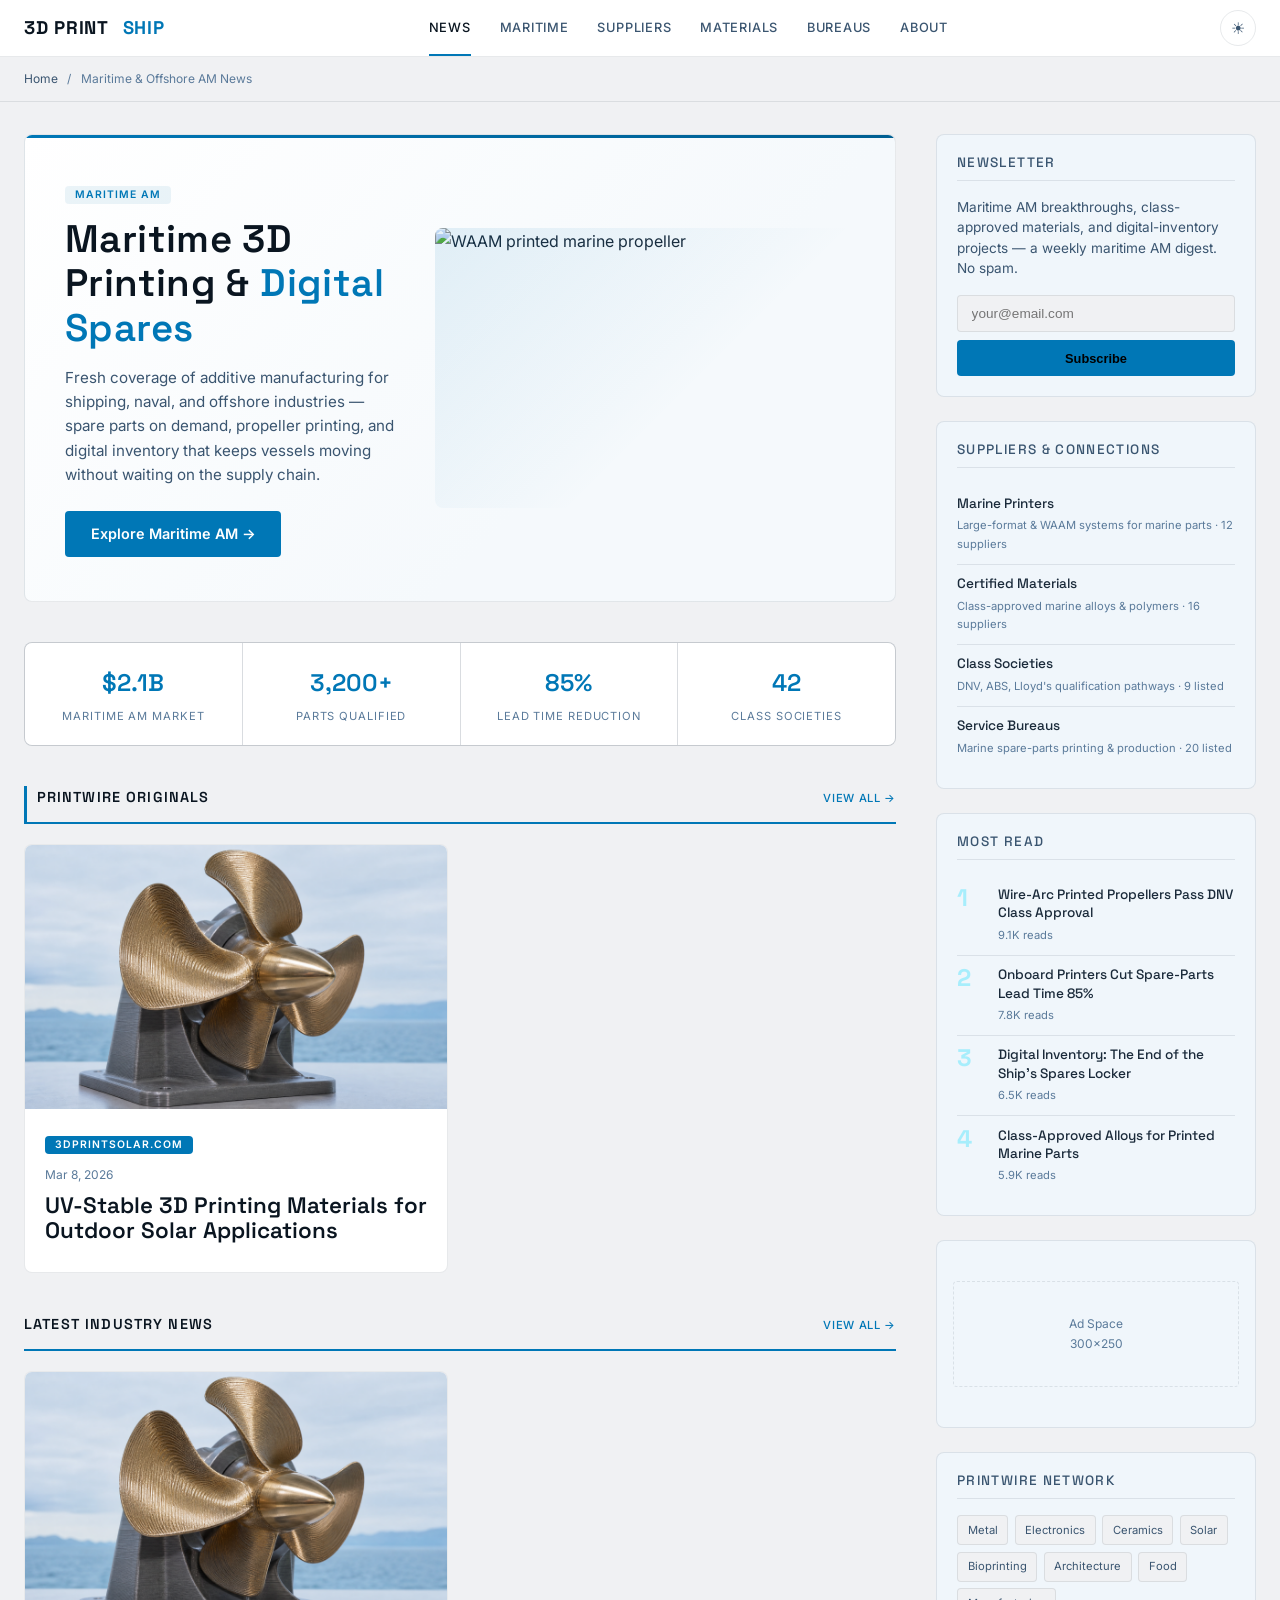
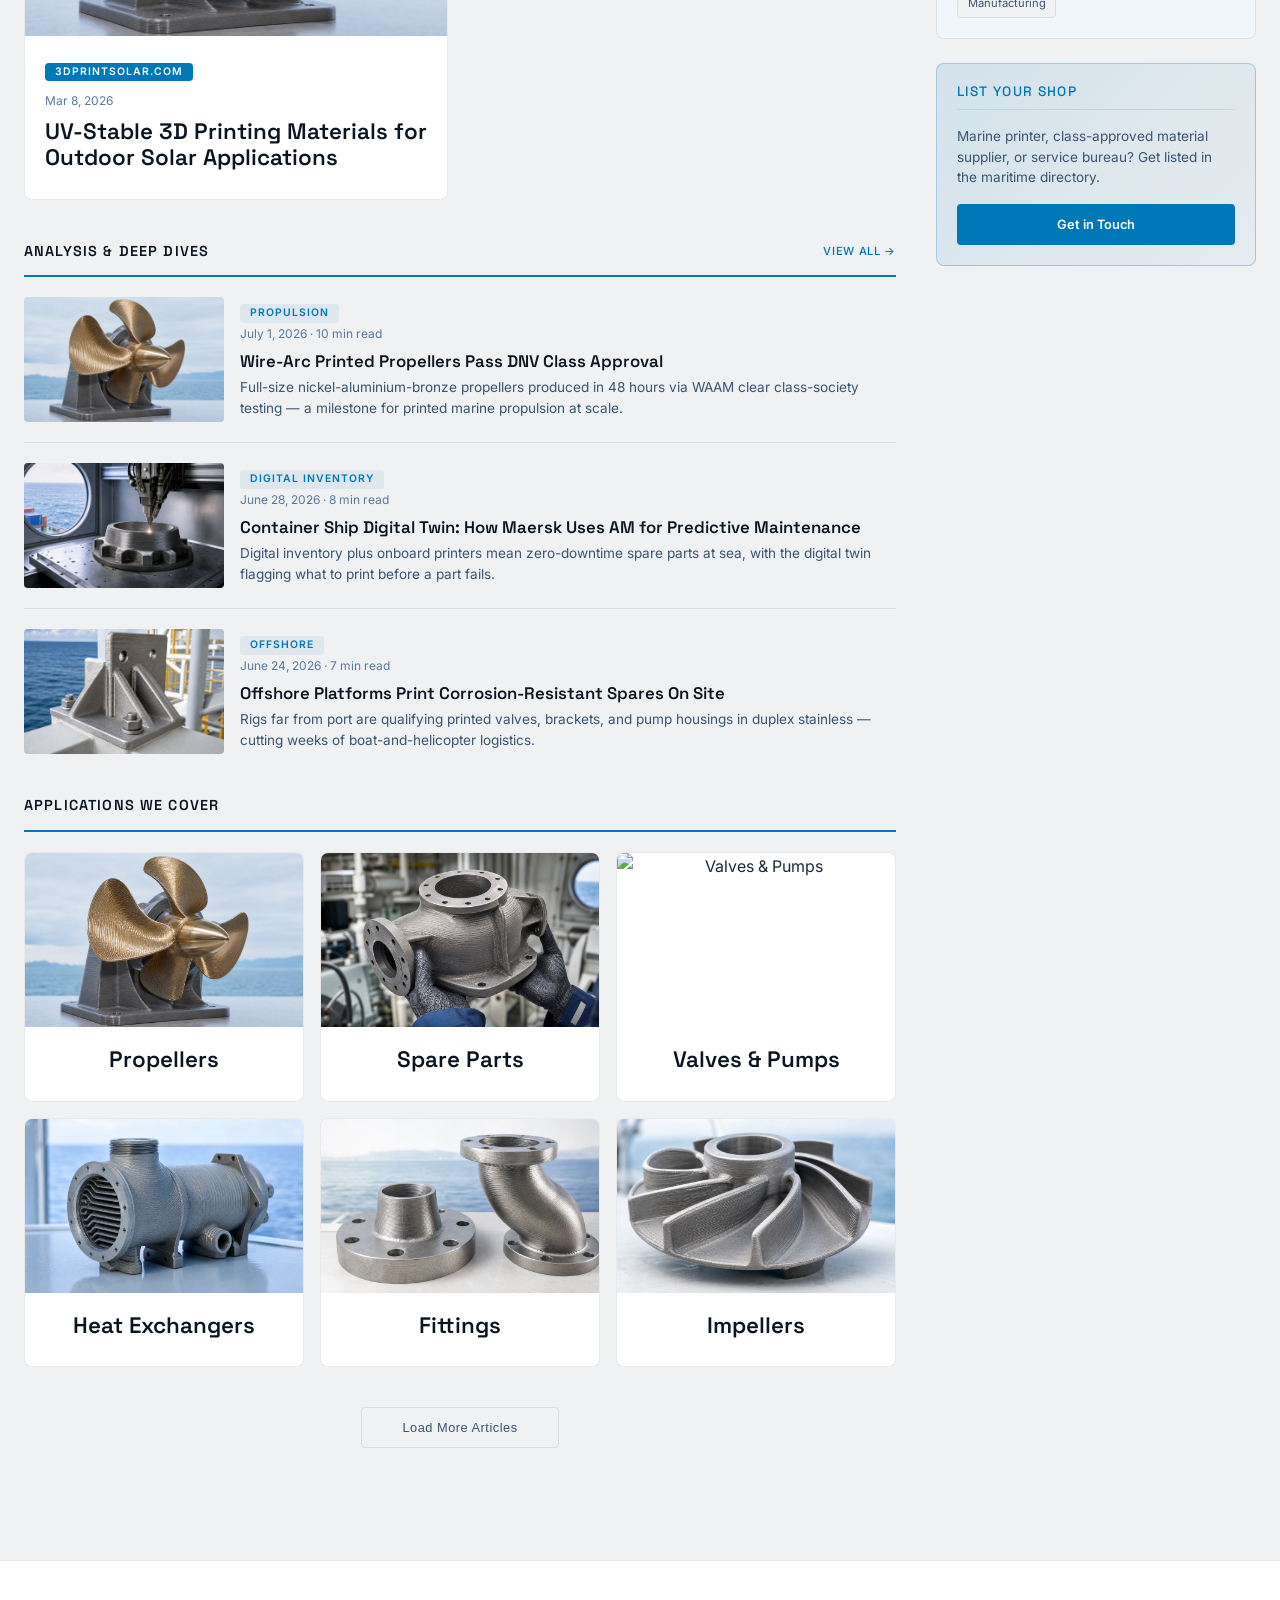
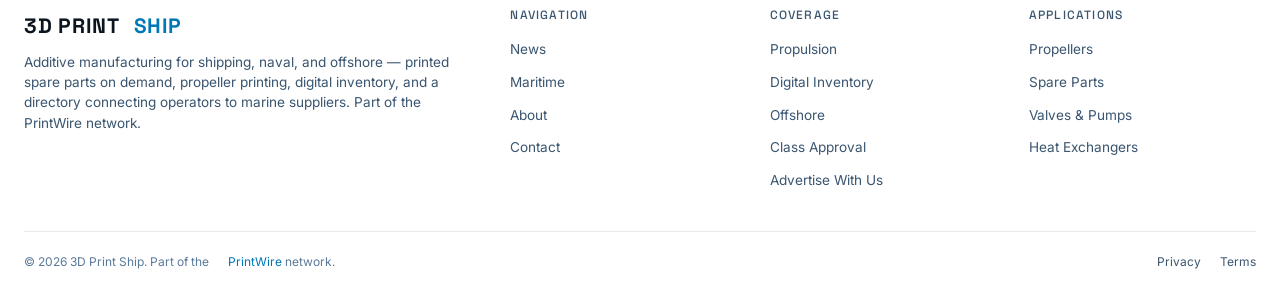
==== commit ad691652: "Restore Portside signature hero: two-column split, accent CTA, WAAM propeller visual Co-Authored-By:" ====
--- a/static/index.html
+++ b/static/index.html
@@ -45,20 +45,15 @@
 <div class="ed-layout">
   <div class="ed-main">
 
-    <article class="ed-hero">
-      <img src="images/sh01_waam_propeller.png" alt="Maritime additive manufacturing">
-      <div class="ed-hero-overlay"></div>
-      <div class="ed-hero-content">
+    <article class="ed-hero-split">
+      <div class="ed-hero-split-text">
         <span class="ed-badge">Maritime AM</span>
-        <h1><a href="#">Maritime 3D Printing &amp; Digital Spares</a></h1>
-        <div class="ed-hero-meta">
-          <span>July 3, 2026</span>
-          <span>·</span>
-          <span>9 min read</span>
-          <span>·</span>
-          <span>By PrintWire Editorial</span>
-        </div>
+        <h1>Maritime 3D Printing &amp; <span class="ed-hero-accent">Digital Spares</span></h1>
         <p class="ed-hero-excerpt">Fresh coverage of additive manufacturing for shipping, naval, and offshore industries — spare parts on demand, propeller printing, and digital inventory that keeps vessels moving without waiting on the supply chain.</p>
+        <a href="/articles/" class="ed-hero-cta">Explore Maritime AM &rarr;</a>
+      </div>
+      <div class="ed-hero-visual">
+        <img src="images/sh01_waam_propeller.png" alt="WAAM printed marine propeller">
       </div>
     </article>
 
--- a/static/css/editorial.css
+++ b/static/css/editorial.css
@@ -771,3 +771,44 @@
   --accent: #00A8E8; --accent-dark: #0077B6; --bg: #0A1520; --bg-surface: #12202E;
   --bg-card: #12202E; --text: #E6F0F7; --text-dim: #A7BECE; --heading: #FFFFFF; --border: rgba(255,255,255,0.09);
 } }
+/* ── Signature two-column hero (restored from approved mockup) ── */
+.ed-hero-accent { color: var(--accent); }
+.ed-hero-split {
+  display: grid;
+  grid-template-columns: 1fr 420px;
+  gap: 2.5rem;
+  align-items: center;
+  background: linear-gradient(135deg, var(--bg-card) 0%, var(--bg) 65%);
+  border: 1px solid var(--border);
+  border-radius: var(--radius);
+  padding: 2.75rem 2.5rem;
+  margin-bottom: 2.5rem;
+  position: relative;
+  overflow: hidden;
+}
+.ed-hero-split::before {
+  content: ''; position: absolute; top: 0; left: 0; right: 0; height: 3px;
+  background: linear-gradient(90deg, var(--accent), var(--accent-dark));
+}
+.ed-hero-split h1 { font-size: 2.4rem; line-height: 1.15; margin: 0.75rem 0 0.5rem; }
+.ed-hero-split .ed-hero-excerpt { max-width: none; margin-top: 1rem; }
+.ed-hero-cta {
+  display: inline-block; margin-top: 1.5rem;
+  padding: 0.7rem 1.6rem; border-radius: var(--radius-sm);
+  background: var(--accent); color: #fff; font-weight: 600; font-size: 0.9rem;
+  transition: transform var(--transition), box-shadow var(--transition);
+}
+.ed-hero-cta:hover { transform: translateY(-2px); box-shadow: 0 6px 20px var(--accent-dim); }
+.ed-hero-visual {
+  position: relative; border-radius: var(--radius); overflow: hidden; aspect-ratio: 3/2;
+}
+.ed-hero-visual img { width: 100%; height: 100%; object-fit: cover; display: block; }
+.ed-hero-visual::after {
+  content: ''; position: absolute; inset: 0;
+  background: linear-gradient(135deg, var(--accent-dim) 0%, transparent 60%);
+}
+@media (max-width: 768px) {
+  .ed-hero-split { grid-template-columns: 1fr; padding: 1.75rem 1.5rem; }
+  .ed-hero-split h1 { font-size: 1.7rem; }
+  .ed-hero-visual { order: -1; }
+}
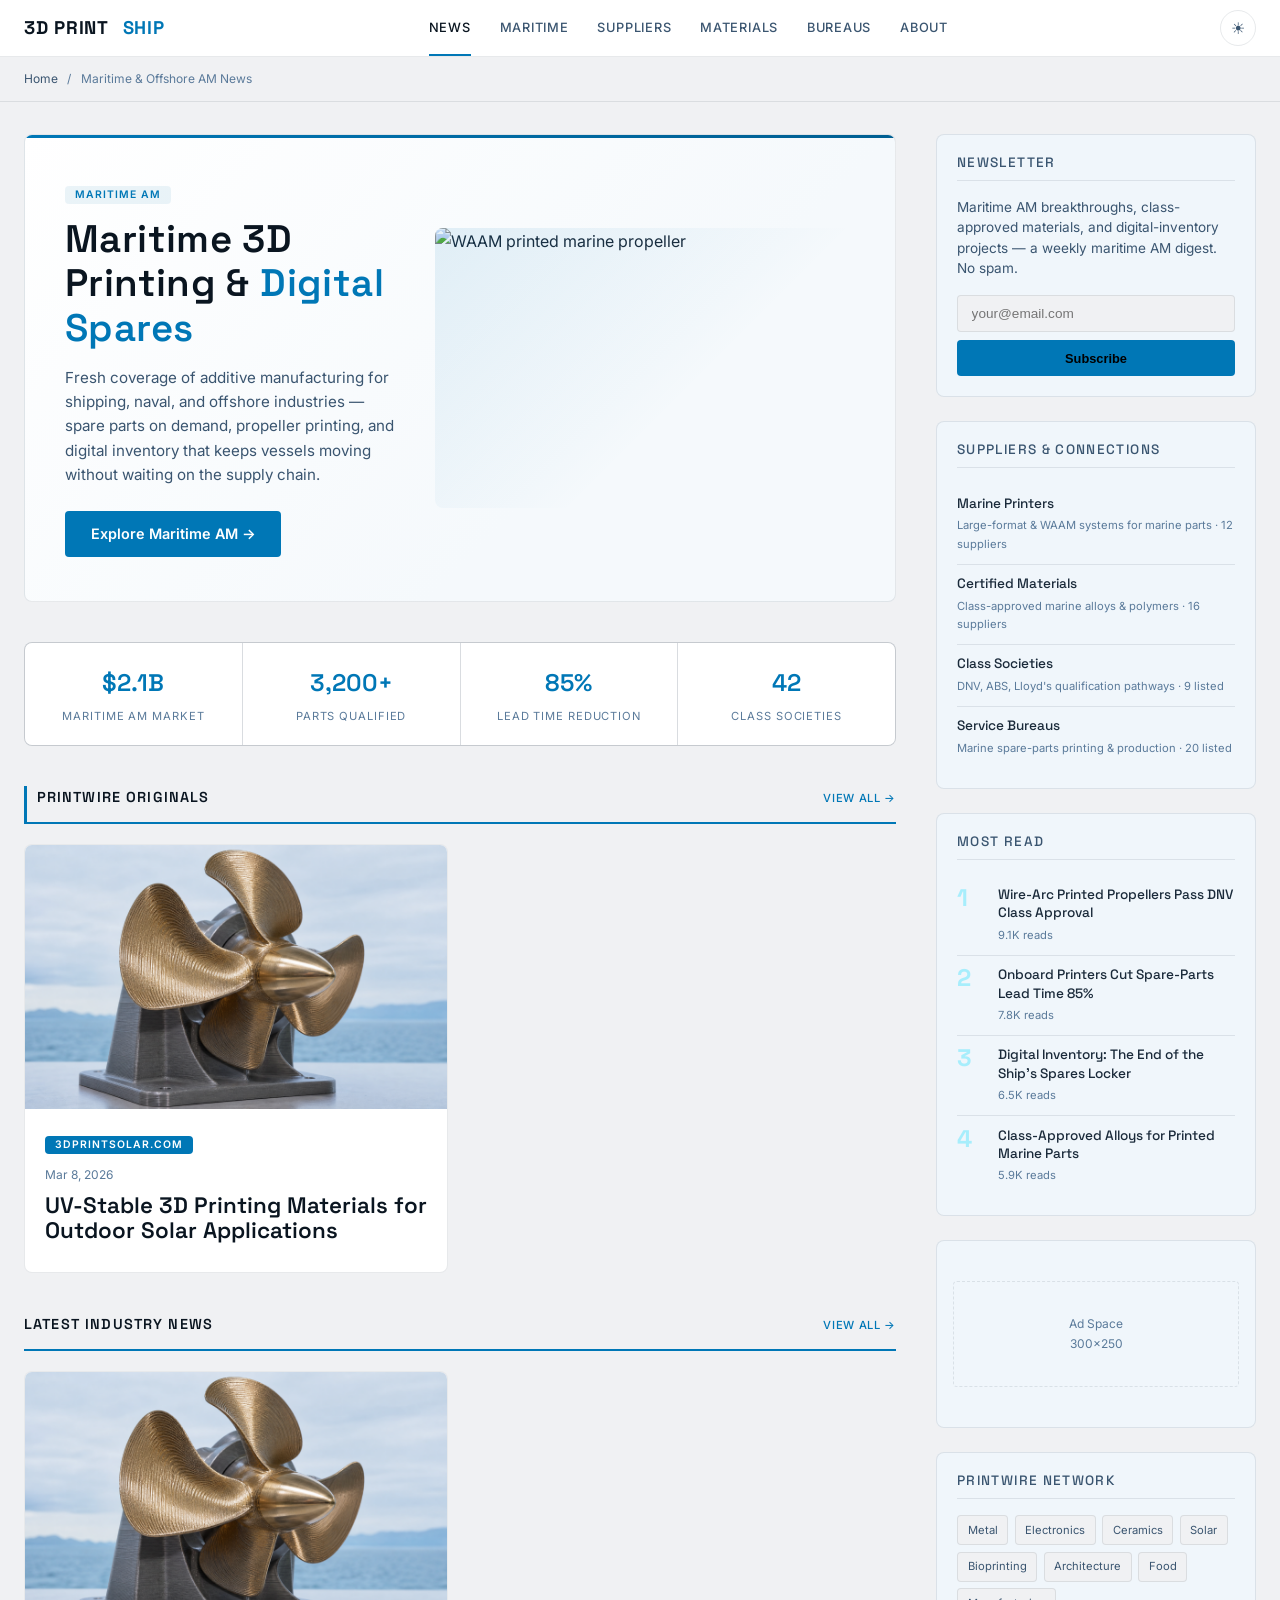
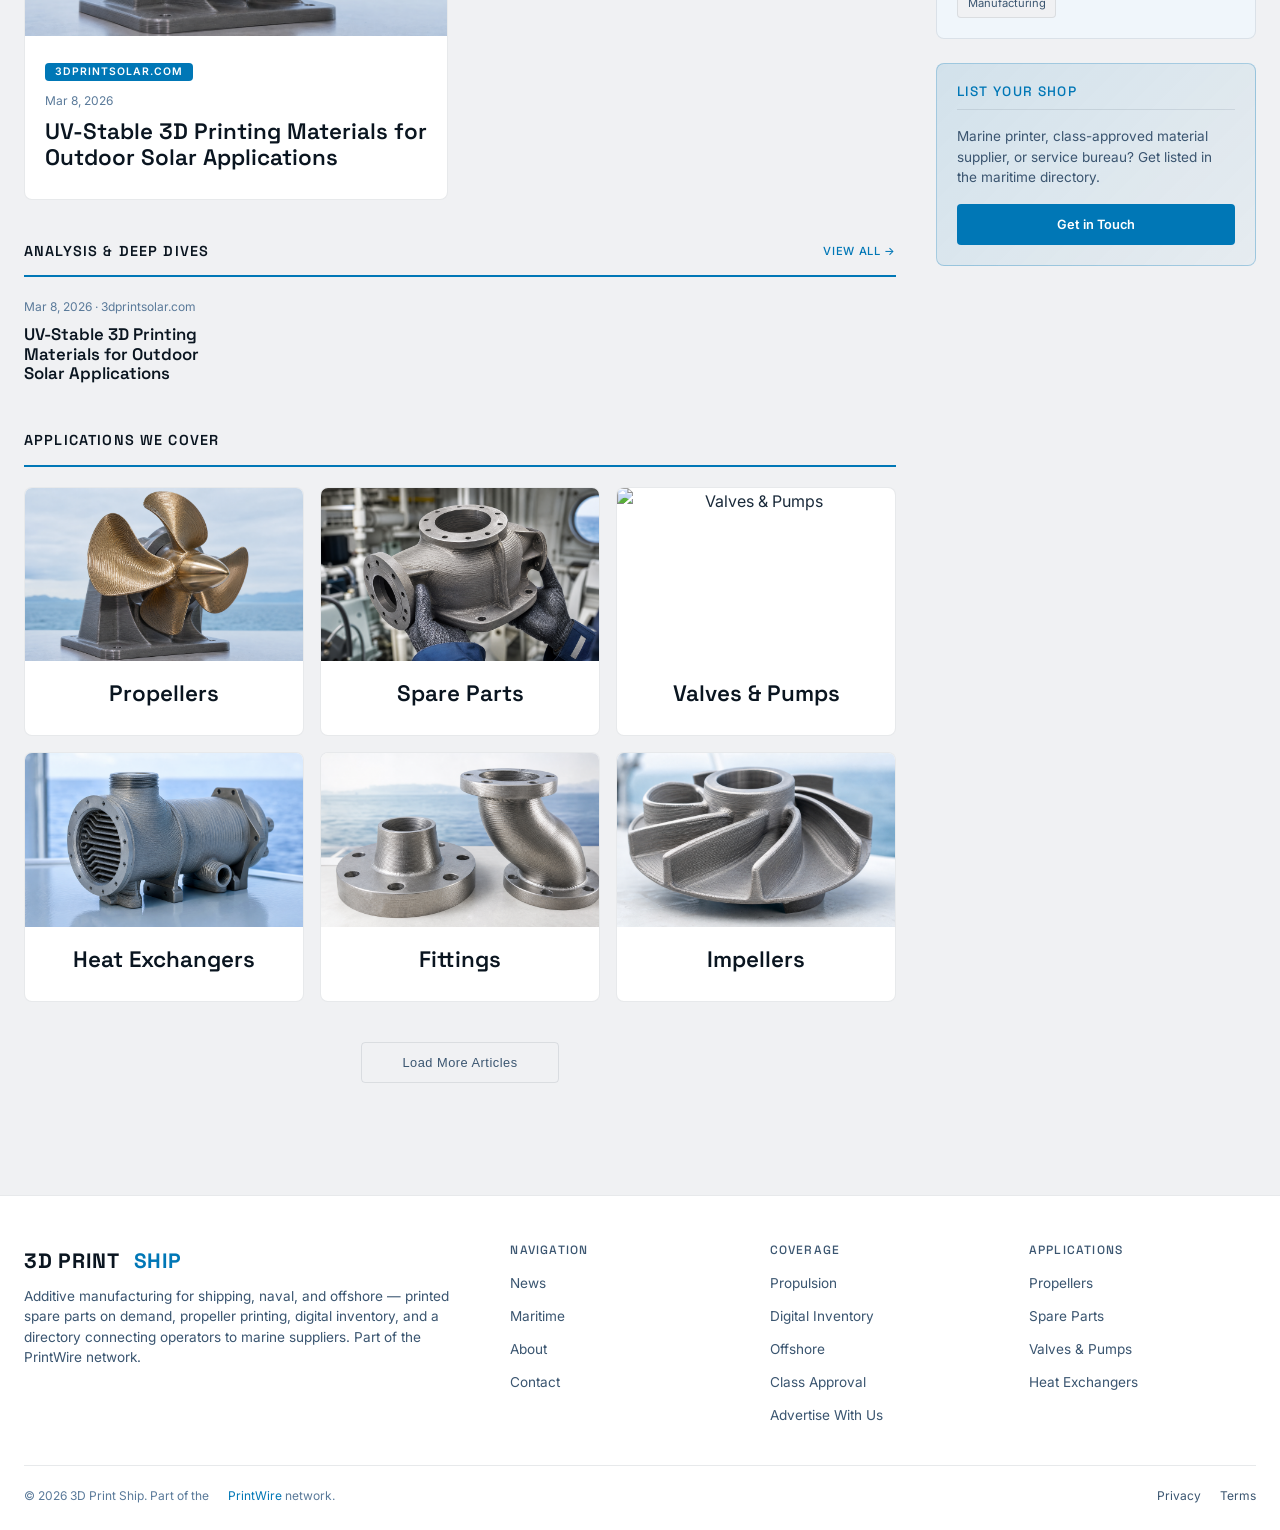
==== commit ffa7f738: "Wire up Analysis and Deep Dives section from network.json feed" ====
--- a/static/index.html
+++ b/static/index.html
@@ -94,36 +94,10 @@
 
     <div class="ed-section-label">
       Analysis &amp; Deep Dives
-      <a href="#">View All &rarr;</a>
-    </div>
-    <div class="ed-list">
-      <article class="ed-list-item">
-        <img src="images/sh02_propeller.png" alt="Wire-arc printed propeller">
-        <div>
-          <span class="ed-badge">Propulsion</span>
-          <div class="ed-card-meta">July 1, 2026 · 10 min read</div>
-          <h3><a href="#">Wire-Arc Printed Propellers Pass DNV Class Approval</a></h3>
-          <p class="ed-card-excerpt">Full-size nickel-aluminium-bronze propellers produced in 48 hours via WAAM clear class-society testing — a milestone for printed marine propulsion at scale.</p>
-        </div>
-      </article>
-      <article class="ed-list-item">
-        <img src="images/sh08_onboard_printer.png" alt="Onboard digital inventory">
-        <div>
-          <span class="ed-badge">Digital Inventory</span>
-          <div class="ed-card-meta">June 28, 2026 · 8 min read</div>
-          <h3><a href="#">Container Ship Digital Twin: How Maersk Uses AM for Predictive Maintenance</a></h3>
-          <p class="ed-card-excerpt">Digital inventory plus onboard printers mean zero-downtime spare parts at sea, with the digital twin flagging what to print before a part fails.</p>
-        </div>
-      </article>
-      <article class="ed-list-item">
-        <img src="images/sh09_offshore.png" alt="Offshore printed bracket">
-        <div>
-          <span class="ed-badge">Offshore</span>
-          <div class="ed-card-meta">June 24, 2026 · 7 min read</div>
-          <h3><a href="#">Offshore Platforms Print Corrosion-Resistant Spares On Site</a></h3>
-          <p class="ed-card-excerpt">Rigs far from port are qualifying printed valves, brackets, and pump housings in duplex stainless — cutting weeks of boat-and-helicopter logistics.</p>
-        </div>
-      </article>
+      <a href="/articles/">View All &rarr;</a>
+    </div>
+    <div class="ed-list" id="pwDeepDives">
+      <div style="padding:1.5rem;color:var(--text-faint);">Loading analysis…</div>
     </div>
 
     <div class="ed-section-label">
@@ -342,6 +316,16 @@
     { url: 'https://3dprintingindustry.com/feed/', name: '3DPI' }
   ];
 
+    function bestImg(item){
+    var raw = '';
+    var html = item.content || item.description || '';
+    var m = html.match(/<img[^>]+src=["']([^"'>]+)["']/i);
+    if (m) raw = m[1];
+    if (!raw) raw = (item.enclosure && item.enclosure.link) || item.thumbnail || '';
+    if (!raw) return '';
+    var full = raw.replace(/-\d{2,4}x\d{2,4}(?=\.(jpg|jpeg|png|webp|gif)(\?|$))/i, '');
+    return 'https://wsrv.nl/?url=' + encodeURIComponent(full) + '&w=800&h=534&fit=cover&a=attention&output=jpg&q=82';
+  }
   var api = 'https://api.rss2json.com/v1/api.json?rss_url=';
   var rss = [];
   var localArts = [];
@@ -403,7 +387,7 @@
             rss.push({ title: item.title, link: item.link,
               desc: stripHtml(item.description).substring(0,140) + '…',
               date: item.pubDate, source: feed.name, local: false,
-              img: item.thumbnail || (item.enclosure && item.enclosure.link) || '' });
+              img: bestImg(item) });
           });
         }
       })
@@ -424,6 +408,31 @@
       : '<div style="grid-column:1/-1;text-align:center;padding:2rem;color:var(--text-faint);">Unable to load news.</div>';
   }
 })();
+
+// -- Analysis & Deep Dives: PrintWire catalog in list format --
+(function(){
+  var box = document.getElementById('pwDeepDives');
+  if (!box) return;
+  function esc(s){var d=document.createElement('div');d.appendChild(document.createTextNode(s==null?'':s));return d.innerHTML;}
+  var empty = '<div style="padding:1.5rem;color:var(--text-faint);">In-depth analysis and deep dives are on the way — check back soon.</div>';
+  fetch('network.json',{cache:'no-store'})
+    .then(function(r){ return r.ok ? r.json() : []; })
+    .then(function(items){
+      items = (items || []).slice();
+      items.sort(function(a,b){ return (b.iso||'').localeCompare(a.iso||''); });
+      if (!items.length){ box.innerHTML = empty; return; }
+      box.innerHTML = items.slice(0,8).map(function(a){
+        var img = a.img ? '<img src="'+esc(a.img)+'" alt="" loading="lazy">' : '';
+        var meta = esc(a.date||'') + (a.origin ? ' · '+esc(a.origin) : '');
+        return '<article class="ed-list-item">'+img+'<div>'+
+          '<div class="ed-card-meta">'+meta+'</div>'+
+          '<h3><a href="'+esc(a.url)+'">'+esc(a.title)+'</a></h3>'+
+          '<p class="ed-card-excerpt">'+esc(a.summary||'')+'</p>'+
+          '</div></article>';
+      }).join('');
+    })
+    .catch(function(){ box.innerHTML = empty; });
+})();
 </script>
 </body>
 </html>
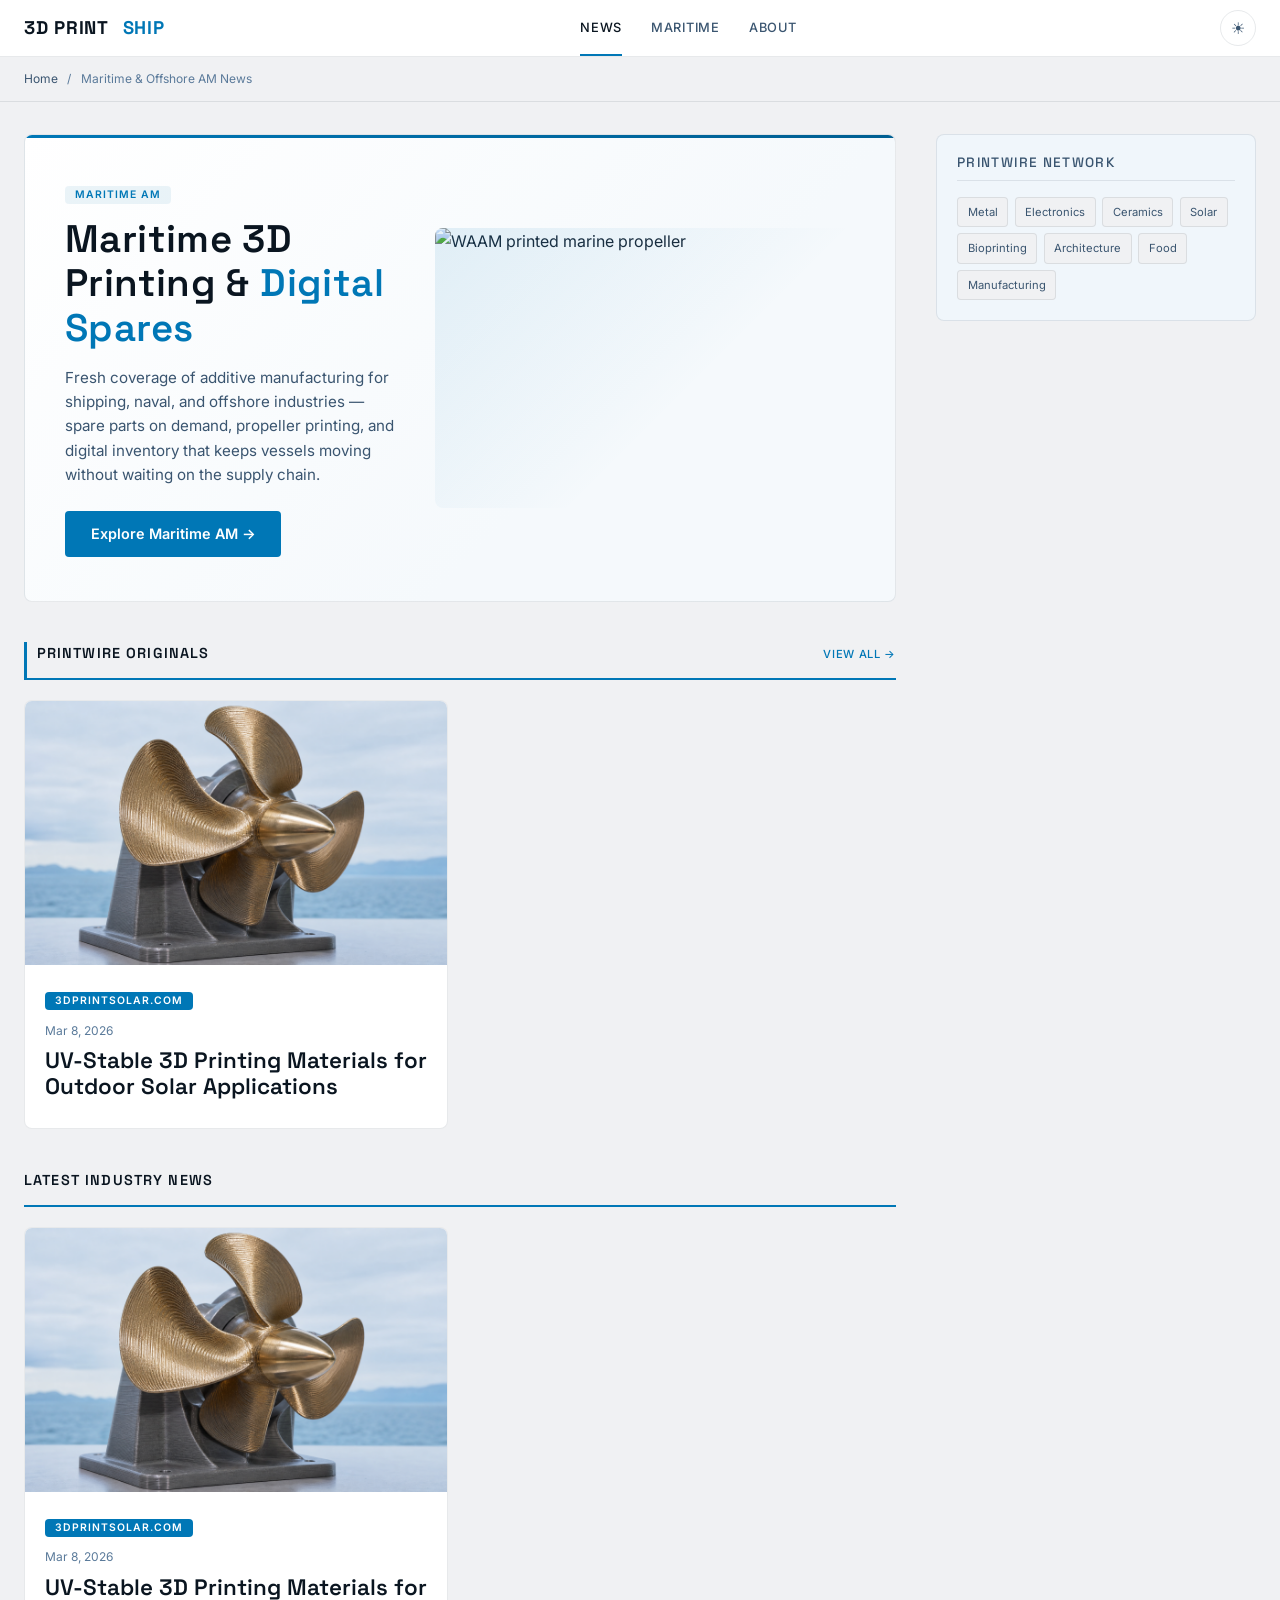
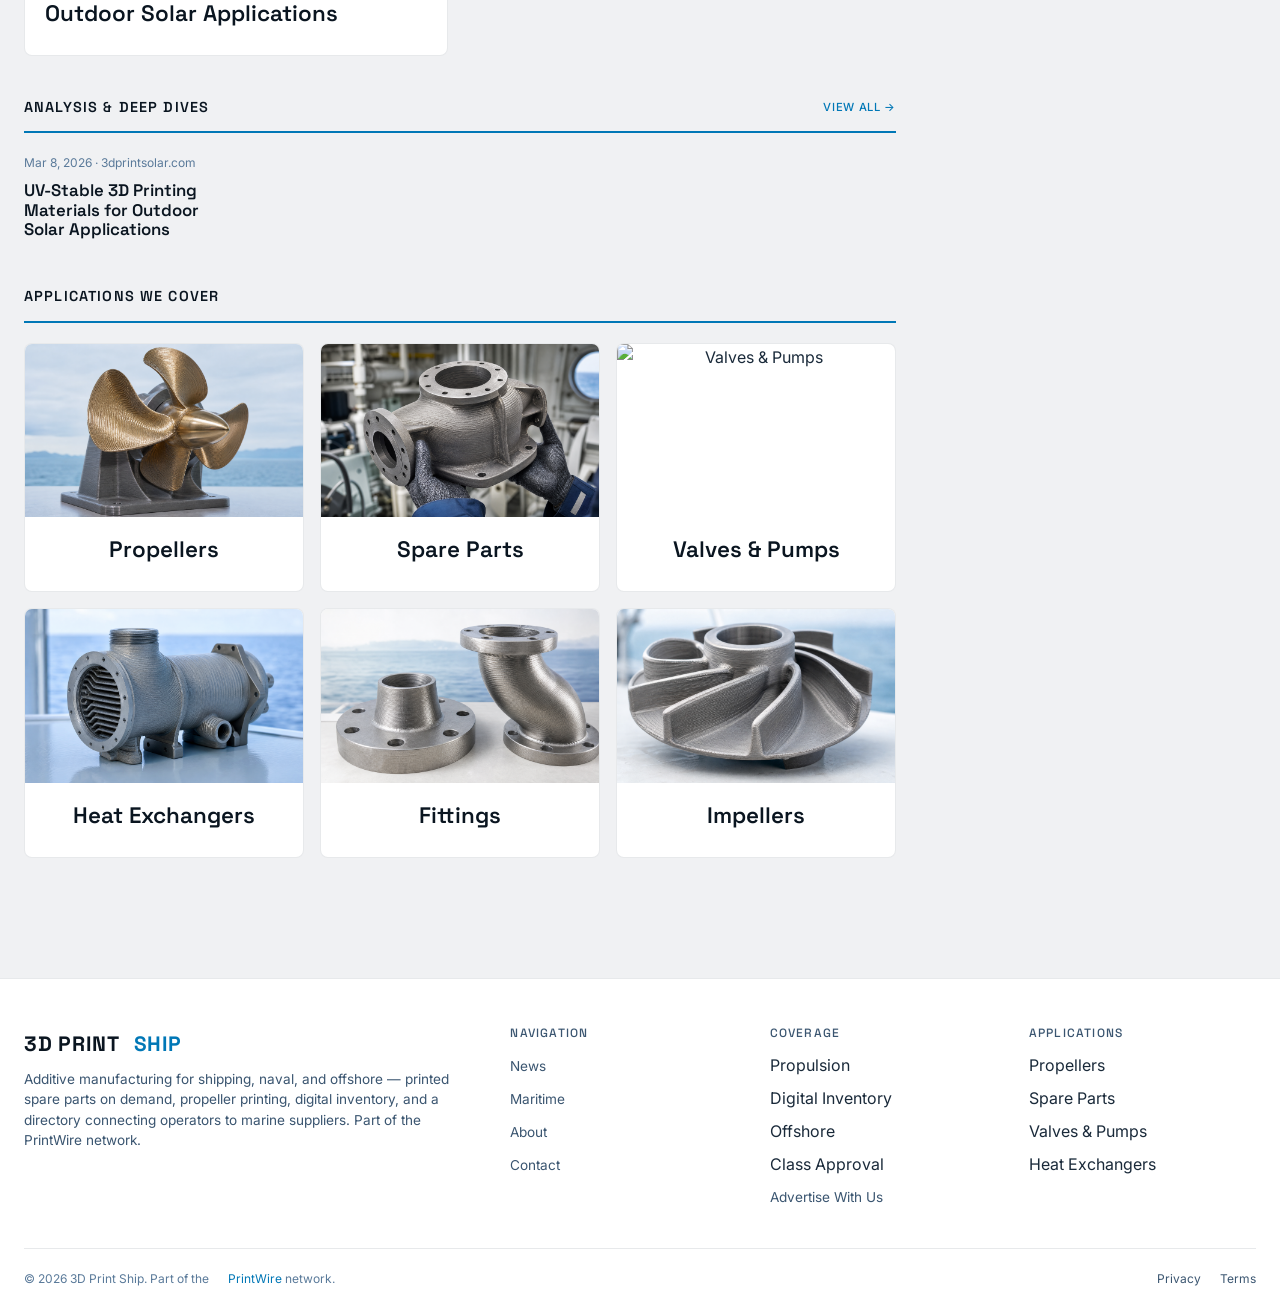
==== commit e742cc32: "Site fixes: remove fabricated content and false claims, add privacy and terms Fix batch of 2026-11-2" ====
--- a/static/index.html
+++ b/static/index.html
@@ -29,9 +29,6 @@
     <nav class="ed-nav">
       <a href="index.html" class="active">News</a>
       <a href="/articles/">Maritime</a>
-      <a href="#suppliers">Suppliers</a>
-      <a href="#suppliers">Materials</a>
-      <a href="#suppliers">Bureaus</a>
       <a href="about.html">About</a>
     </nav>
     <button class="ed-theme-toggle" id="themeToggle" aria-label="Toggle light/dark mode" title="Toggle light/dark mode">&#9790;</button>
@@ -57,24 +54,6 @@
       </div>
     </article>
 
-    <div class="ed-stats">
-      <div class="ed-stat">
-        <div class="ed-stat-value">$2.1B</div>
-        <div class="ed-stat-label">Maritime AM Market</div>
-      </div>
-      <div class="ed-stat">
-        <div class="ed-stat-value">3,200+</div>
-        <div class="ed-stat-label">Parts Qualified</div>
-      </div>
-      <div class="ed-stat">
-        <div class="ed-stat-value">85%</div>
-        <div class="ed-stat-label">Lead Time Reduction</div>
-      </div>
-      <div class="ed-stat">
-        <div class="ed-stat-value">42</div>
-        <div class="ed-stat-label">Class Societies</div>
-      </div>
-    </div>
 
     <div class="ed-section-label" style="border-left:3px solid var(--accent);padding-left:0.6rem;">
       PrintWire Originals
@@ -86,7 +65,7 @@
 
     <div class="ed-section-label">
       Latest Industry News
-      <a href="#">View All &rarr;</a>
+      
     </div>
     <div class="ed-card-grid" id="newsGrid">
       <div style="grid-column: 1/-1; text-align:center; padding:2rem; color:var(--text-faint);">Loading latest news…</div>
@@ -104,117 +83,40 @@
       Applications We Cover
     </div>
     <div class="ed-card-grid" style="grid-template-columns: repeat(3, 1fr); gap: 1rem; margin-bottom: 2.5rem;">
-      <a href="#" class="ed-card" style="text-align:center;">
+      <div class="ed-card" style="text-align:center;">
         <img class="ed-card-img" src="images/sh02_propeller.png" alt="Propellers">
         <div class="ed-card-body"><h3>Propellers</h3></div>
-      </a>
-      <a href="#" class="ed-card" style="text-align:center;">
+      </div>
+      <div class="ed-card" style="text-align:center;">
         <img class="ed-card-img" src="images/sh03_spare_part.png" alt="Spare Parts">
         <div class="ed-card-body"><h3>Spare Parts</h3></div>
-      </a>
-      <a href="#" class="ed-card" style="text-align:center;">
+      </div>
+      <div class="ed-card" style="text-align:center;">
         <img class="ed-card-img" src="images/sh04_valve_pump.png" alt="Valves &amp; Pumps">
         <div class="ed-card-body"><h3>Valves &amp; Pumps</h3></div>
-      </a>
-      <a href="#" class="ed-card" style="text-align:center;">
+      </div>
+      <div class="ed-card" style="text-align:center;">
         <img class="ed-card-img" src="images/sh05_heat_exchanger.png" alt="Heat Exchangers">
         <div class="ed-card-body"><h3>Heat Exchangers</h3></div>
-      </a>
-      <a href="#" class="ed-card" style="text-align:center;">
+      </div>
+      <div class="ed-card" style="text-align:center;">
         <img class="ed-card-img" src="images/sh06_fitting.png" alt="Fittings">
         <div class="ed-card-body"><h3>Fittings</h3></div>
-      </a>
-      <a href="#" class="ed-card" style="text-align:center;">
+      </div>
+      <div class="ed-card" style="text-align:center;">
         <img class="ed-card-img" src="images/sh07_impeller.png" alt="Impellers">
         <div class="ed-card-body"><h3>Impellers</h3></div>
-      </a>
-    </div>
-
-    <div class="ed-load-more">
-      <button>Load More Articles</button>
-    </div>
+      </div>
+    </div>
+
 
   </div>
 
   <aside class="ed-sidebar">
 
-    <div class="ed-sidebar-block ed-newsletter">
-      <h4>Newsletter</h4>
-      <p>Maritime AM breakthroughs, class-approved materials, and digital-inventory projects — a weekly maritime AM digest. No spam.</p>
-      <form action="https://api.web3forms.com/submit" method="POST" onsubmit="this.querySelector('button').textContent='Subscribed!';this.querySelector('button').disabled=true;">
-        <input type="hidden" name="access_key" value="6f33053b-6d08-414b-9615-665f88c98da8">
-        <input type="hidden" name="subject" value="Newsletter Signup — 3dprintship.com">
-        <input type="hidden" name="from_name" value="Newsletter Signup">
-        <input type="email" name="email" placeholder="your@email.com" required>
-        <button type="submit">Subscribe</button>
-      </form>
-    </div>
-
-    <div class="ed-sidebar-block" id="suppliers">
-      <h4>Suppliers &amp; Connections</h4>
-      <div class="ed-popular-item">
-        <div>
-          <h3><a href="#">Marine Printers</a></h3>
-          <div class="ed-popular-meta">Large-format &amp; WAAM systems for marine parts · 12 suppliers</div>
-        </div>
-      </div>
-      <div class="ed-popular-item">
-        <div>
-          <h3><a href="#">Certified Materials</a></h3>
-          <div class="ed-popular-meta">Class-approved marine alloys &amp; polymers · 16 suppliers</div>
-        </div>
-      </div>
-      <div class="ed-popular-item">
-        <div>
-          <h3><a href="#">Class Societies</a></h3>
-          <div class="ed-popular-meta">DNV, ABS, Lloyd's qualification pathways · 9 listed</div>
-        </div>
-      </div>
-      <div class="ed-popular-item">
-        <div>
-          <h3><a href="#">Service Bureaus</a></h3>
-          <div class="ed-popular-meta">Marine spare-parts printing &amp; production · 20 listed</div>
-        </div>
-      </div>
-    </div>
-
-    <div class="ed-sidebar-block">
-      <h4>Most Read</h4>
-      <div class="ed-popular-item">
-        <span class="ed-popular-num">1</span>
-        <div>
-          <h3><a href="#">Wire-Arc Printed Propellers Pass DNV Class Approval</a></h3>
-          <div class="ed-popular-meta">9.1K reads</div>
-        </div>
-      </div>
-      <div class="ed-popular-item">
-        <span class="ed-popular-num">2</span>
-        <div>
-          <h3><a href="#">Onboard Printers Cut Spare-Parts Lead Time 85%</a></h3>
-          <div class="ed-popular-meta">7.8K reads</div>
-        </div>
-      </div>
-      <div class="ed-popular-item">
-        <span class="ed-popular-num">3</span>
-        <div>
-          <h3><a href="#">Digital Inventory: The End of the Ship's Spares Locker</a></h3>
-          <div class="ed-popular-meta">6.5K reads</div>
-        </div>
-      </div>
-      <div class="ed-popular-item">
-        <span class="ed-popular-num">4</span>
-        <div>
-          <h3><a href="#">Class-Approved Alloys for Printed Marine Parts</a></h3>
-          <div class="ed-popular-meta">5.9K reads</div>
-        </div>
-      </div>
-    </div>
-
-    <div class="ed-sidebar-block" style="text-align:center; color: var(--text-faint); font-size: 0.75rem; padding: 2.5rem 1rem;">
-      <div style="border: 1px dashed var(--border); border-radius: 4px; padding: 2rem 1rem;">
-        Ad Space<br>300×250
-      </div>
-    </div>
+
+
+
 
     <div class="ed-sidebar-block">
       <h4>PrintWire Network</h4>
@@ -230,11 +132,6 @@
       </div>
     </div>
 
-    <div class="ed-sidebar-block" style="background: linear-gradient(135deg, rgba(0,119,182,0.12), rgba(0,119,182,0.04)); border-color: var(--border-accent);">
-      <h4 style="color: var(--accent);">List Your Shop</h4>
-      <p style="font-size: 0.85rem; color: var(--text-dim); margin-bottom: 1rem; line-height: 1.5;">Marine printer, class-approved material supplier, or service bureau? Get listed in the maritime directory.</p>
-      <a href="contact.html" style="display:block;text-align:center;padding:0.65rem;background:var(--accent);border-radius:4px;color:#fff;font-weight:600;font-size:0.8rem;transition:background 0.25s;" onmouseover="this.style.background='var(--accent-dark)'" onmouseout="this.style.background='var(--accent)'">Get in Touch</a>
-    </div>
 
   </aside>
 </div>
@@ -257,28 +154,28 @@
     <div>
       <h4>Coverage</h4>
       <ul>
-        <li><a href="#">Propulsion</a></li>
-        <li><a href="#">Digital Inventory</a></li>
-        <li><a href="#">Offshore</a></li>
-        <li><a href="#">Class Approval</a></li>
+        <li>Propulsion</li>
+        <li>Digital Inventory</li>
+        <li>Offshore</li>
+        <li>Class Approval</li>
         <li><a href="advertise.html">Advertise With Us</a></li>
       </ul>
     </div>
     <div>
       <h4>Applications</h4>
       <ul>
-        <li><a href="#">Propellers</a></li>
-        <li><a href="#">Spare Parts</a></li>
-        <li><a href="#">Valves &amp; Pumps</a></li>
-        <li><a href="#">Heat Exchangers</a></li>
+        <li>Propellers</li>
+        <li>Spare Parts</li>
+        <li>Valves &amp; Pumps</li>
+        <li>Heat Exchangers</li>
       </ul>
     </div>
   </div>
   <div class="ed-footer-bottom">
     <span>&copy; 2026 3D Print Ship. Part of the <a href="https://3dprint.space" style="color:var(--accent);">PrintWire</a> network.</span>
     <span>
-      <a href="#">Privacy</a>
-      <a href="#">Terms</a>
+      <a href="/privacy.html">Privacy</a>
+      <a href="/terms.html">Terms</a>
     </span>
   </div>
 </footer>
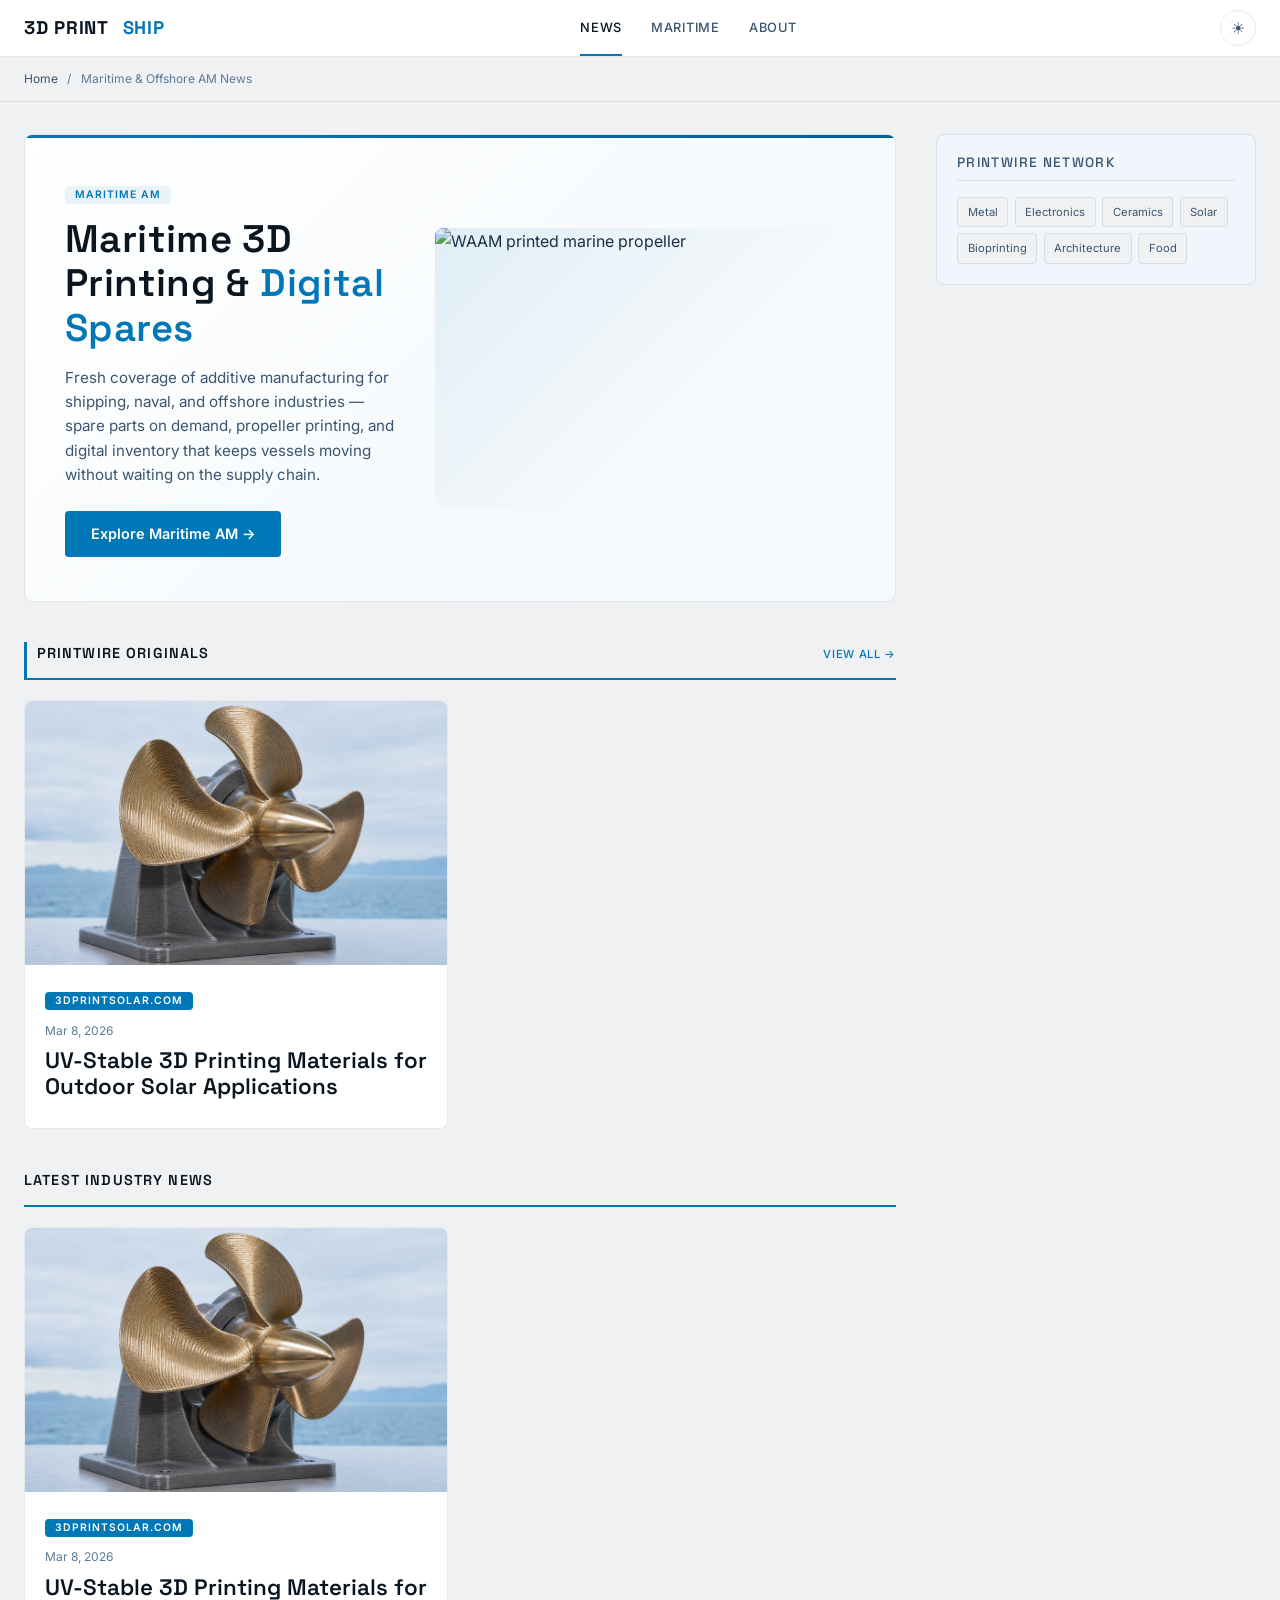
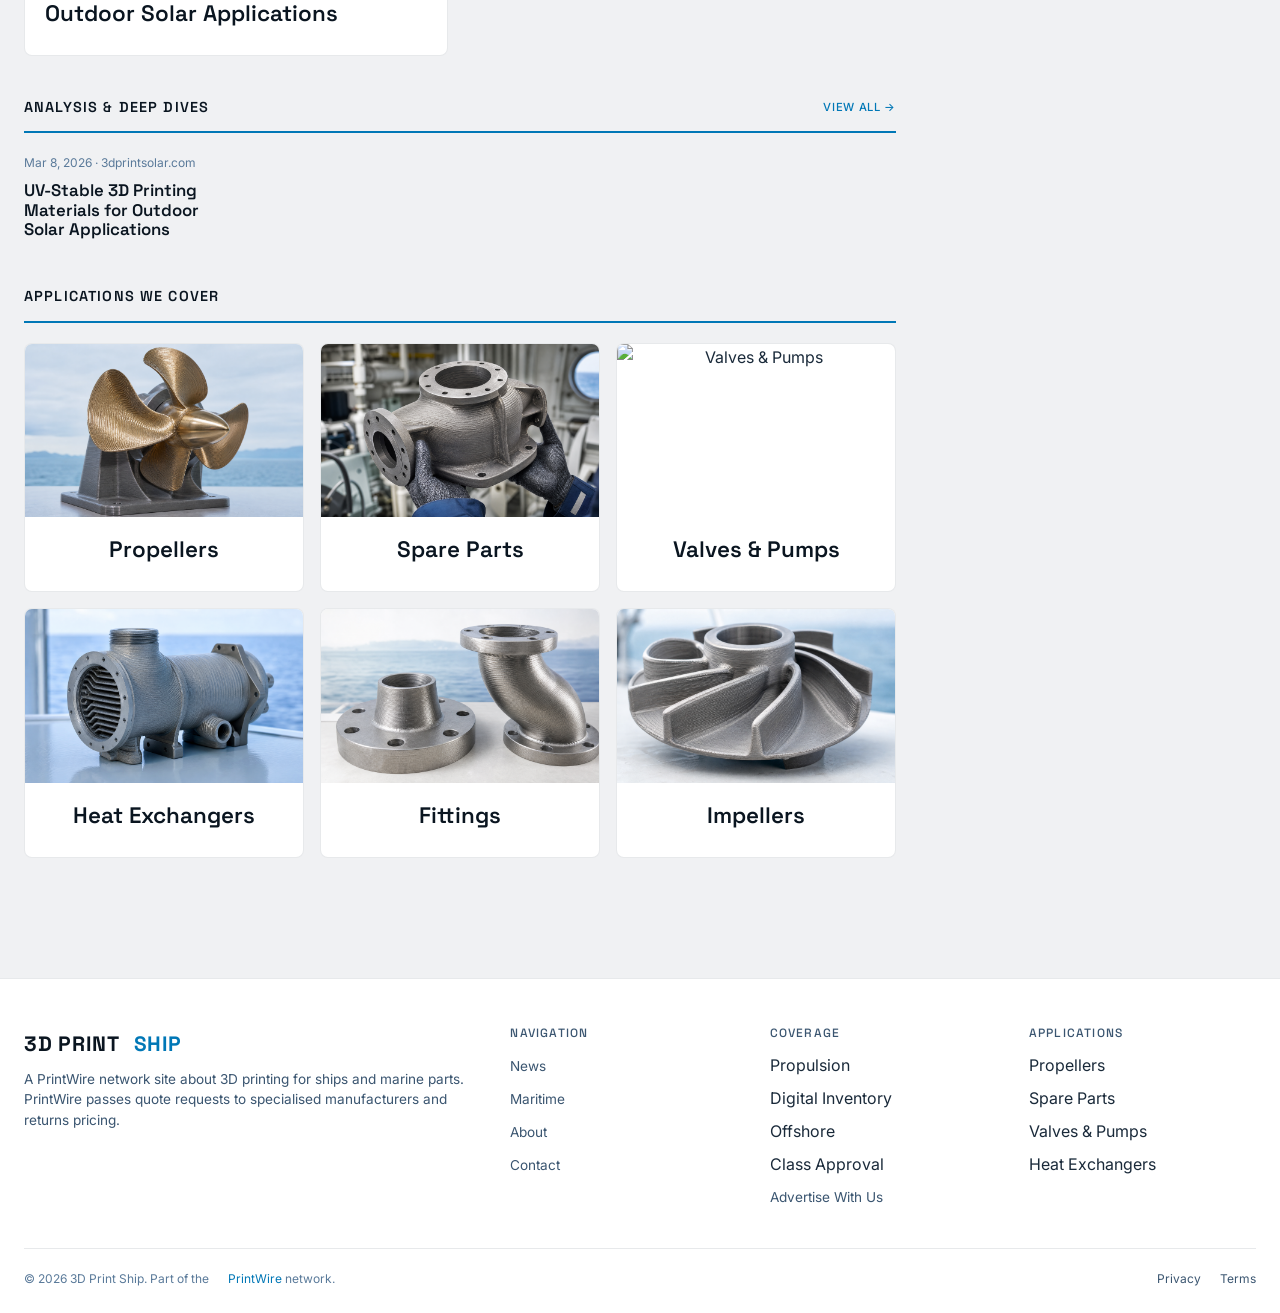
==== commit 38e4f1b7: "Site fixes round 2: honest head tags and footers, own name and niche, quote form Round 2 of 2026-11-" ====
--- a/static/index.html
+++ b/static/index.html
@@ -3,16 +3,16 @@
 <head>
   <meta charset="UTF-8">
   <meta name="viewport" content="width=device-width, initial-scale=1.0">
-  <meta name="description" content="3D Print Ship: additive manufacturing for shipping, naval, and offshore industries — printed spare parts on demand, propeller printing, digital inventory, and a maritime supplier directory.">
-  <title>3D Print Ship — Maritime Additive Manufacturing News &amp; Suppliers</title>
+  <meta name="description" content="3D Print Ship is a PrintWire network site about 3D printing for ships and marine parts. PrintWire passes quote requests to specialised manufacturers and returns pricing. PrintWire does not manufacture parts itself.">
+  <title>3D Print Ship | 3D printing for ships and marine parts</title>
   <link rel="preconnect" href="https://fonts.googleapis.com">
   <link rel="preconnect" href="https://fonts.gstatic.com" crossorigin>
   <link href="https://fonts.googleapis.com/css2?family=Space+Grotesk:wght@400;500;600;700&family=Inter:wght@400;500;600&display=swap" rel="stylesheet">
   <link rel="stylesheet" href="css/editorial.css">
   <link rel="icon" type="image/svg+xml" href="/favicon.svg">
   <meta property="og:type" content="website">
-  <meta property="og:title" content="3D Print Ship — Maritime Additive Manufacturing News &amp; Suppliers">
-  <meta property="og:description" content="Additive manufacturing for shipping, naval, and offshore — spare parts on demand, propeller printing, and digital inventory.">
+  <meta property="og:title" content="3D Print Ship | 3D printing for ships and marine parts">
+  <meta property="og:description" content="3D Print Ship is a PrintWire network site about 3D printing for ships and marine parts. PrintWire passes quote requests to specialised manufacturers and returns pricing. PrintWire does not manufacture parts itself.">
   <meta property="og:image" content="https://3dprintship.com/images/sh01_waam_propeller.png">
   <meta property="og:url" content="https://3dprintship.com/">
   <meta name="twitter:card" content="summary_large_image">
@@ -128,7 +128,6 @@
         <a href="https://3dprinttissue.com">Bioprinting</a>
         <a href="https://3dprintarchitecture.com">Architecture</a>
         <a href="https://3dprintfood.com">Food</a>
-        <a href="https://sendcutship.com">Manufacturing</a>
       </div>
     </div>
 
@@ -140,7 +139,7 @@
   <div class="ed-footer-inner">
     <div class="ed-footer-brand">
       <div class="ed-logo" style="font-size:1.3rem; margin-bottom: 0.5rem;">3D&nbsp;PRINT&nbsp;<span class="ed-logo-accent">SHIP</span></div>
-      <p>Additive manufacturing for shipping, naval, and offshore — printed spare parts on demand, propeller printing, digital inventory, and a directory connecting operators to marine suppliers. Part of the PrintWire network.</p>
+      <p>A PrintWire network site about 3D printing for ships and marine parts. PrintWire passes quote requests to specialised manufacturers and returns pricing.</p>
     </div>
     <div>
       <h4>Navigation</h4>
